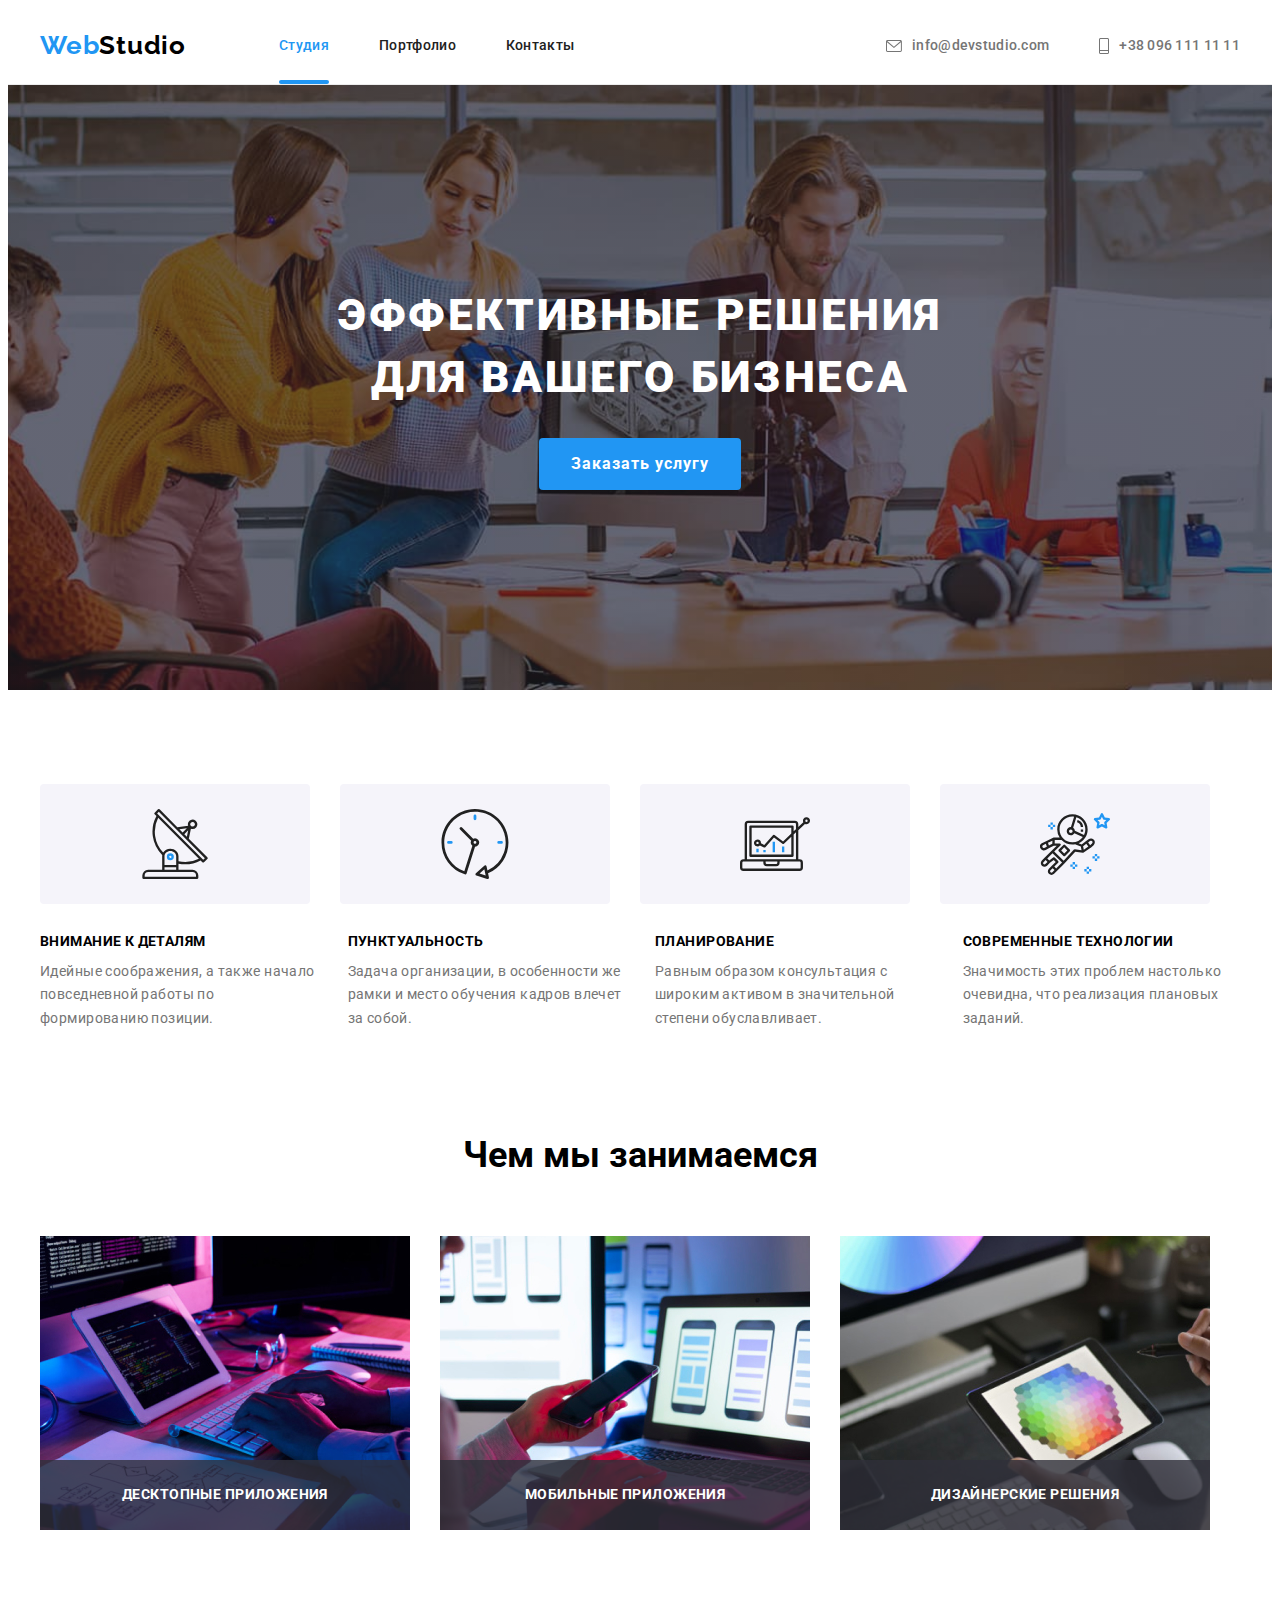
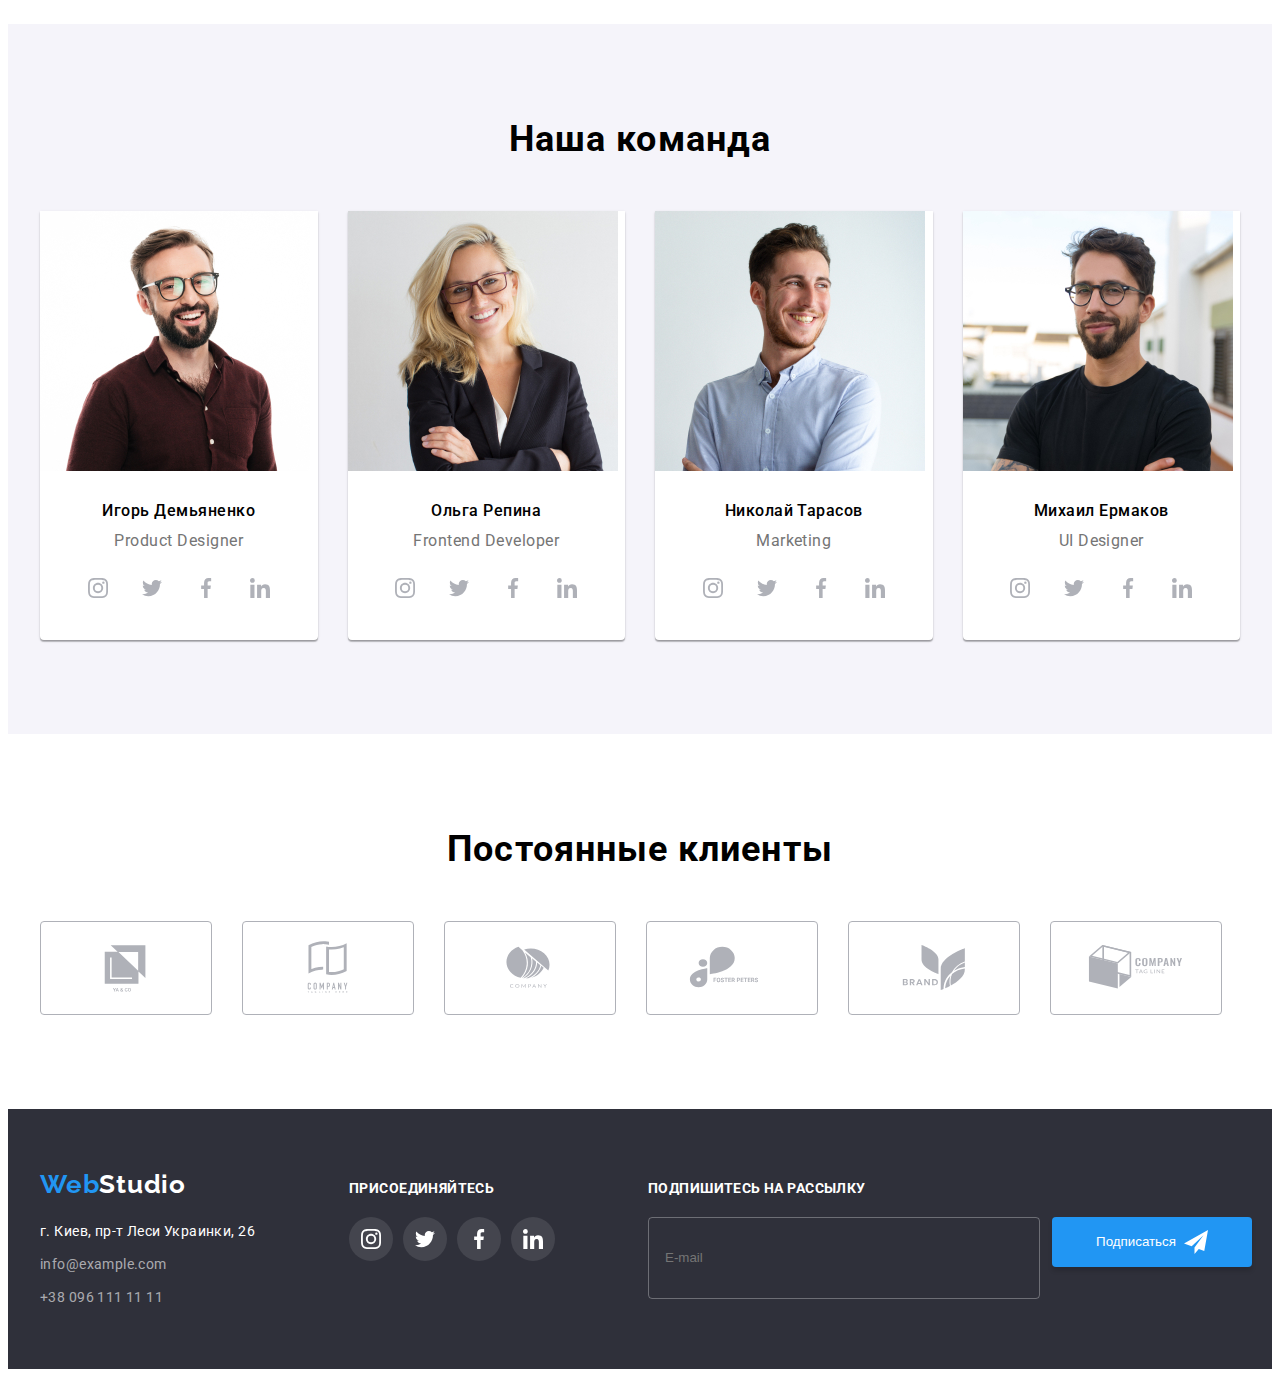
==== index.html @ 8f99c056 "HW7" ====
<!DOCTYPE html>
<html lang="ru">
  <head>
    <meta charset="UTF-8" />
    <meta http-equiv="X-UA-Compatible" content="IE=edge" />
    <meta name="viewport" content="width=device-width, initial-scale=1.0" />
    <title>Студия</title>
    <link
      href="https://fonts.googleapis.com/css2?family=Raleway:wght@700&family=Roboto:wght@400;500;700;900&display=swap"
      rel="stylesheet"
    />
    <link
      rel="stylesheet"
      href="https://cdnjs.cloudflare.com/ajax/libs/modern-normalize/1.1.0/modern-normalize.min.css"
      integrity="sha512-wpPYUAdjBVSE4KJnH1VR1HeZfpl1ub8YT/NKx4PuQ5NmX2tKuGu6U/JRp5y+Y8XG2tV+wKQpNHVUX03MfMFn9Q=="
      crossorigin="anonymous"
      referrerpolicy="no-referrer"
    />
    <link rel="stylesheet" href="./css/main.min.css" />
  </head>

  <body>
    <header class="header">
      <div class="container header-content">
        <nav class="header__nav">
          <a class="logo" href="">Web<span class="logo__text">Studio</span></a>
          <ul class="site-nav list">
            <li class="site-nav__item">
              <a class="site-nav__link site-nav__link--current" href="">Студия</a>
            </li>
            <li class="site-nav__item">
              <a class="site-nav__link" href="./portfolio.html">Портфолио</a>
            </li>
            <li class="site-nav__item"><a class="site-nav__link" href="">Контакты</a></li>
          </ul>
        </nav>
        <ul class="header-contact list">
          <li class="header-contact__item">
            <a class="header-contact__link" href="mailto:info@devstudio.com"
              ><svg width="16" height="12">
                <use href="./images/icons.svg.svg#icon-envelope"></use></svg
              >info@devstudio.com</a
            >
          </li>
          <li class="header-contact__item">
            <a class="header-contact__link" href="tel:+380961111111"
              ><svg width="10" height="16">
                <use href="./images/icons.svg.svg#icon-tel"></use></svg
              >+38 096 111 11 11</a
            >
          </li>
        </ul>
      </div>
    </header>
    <main class="main">
      <section class="hero">
        <div class="container">
          <h1 class="hero__title">ЭФФЕКТИВНЫЕ РЕШЕНИЯ ДЛЯ ВАШЕГО БИЗНЕСА</h1>
          <button class="hero__button" type="button" data-modal-open>Заказать услугу</button>
        </div>
      </section>
      <section class="section">
        <div class="container">
          <h2 class="hide">Особенности</h2>
          <ul class="peculiarity-icon list">
            <li class="peculiarity-icon__item">
              <svg width="70" height="70">
                <use href="./images/icons.svg.svg#icon-antenna"></use>
              </svg>
            </li>
            <li class="peculiarity-icon__item">
              <svg width="70" height="70">
                <use href="./images/icons.svg.svg#icon-clock"></use>
              </svg>
            </li>
            <li class="peculiarity-icon__item">
              <svg width="70" height="70">
                <use href="./images/icons.svg.svg#icon-diagram"></use>
              </svg>
            </li>
            <li class="peculiarity-icon__item">
              <svg width="70" height="70">
                <use href="./images/icons.svg.svg#icon-astronaut"></use>
              </svg>
            </li>
          </ul>

          <ul class="peculiarity list">
            <li class="peculiarity__item">
              <h3 class="peculiarity__title">ВНИМАНИЕ К ДЕТАЛЯМ</h3>
              <p class="peculiarity__text">
                Идейные соображения, а также начало повседневной работы по формированию позиции.
              </p>
            </li>
            <li class="peculiarity__item">
              <h3 class="peculiarity__title">ПУНКТУАЛЬНОСТЬ</h3>
              <p class="peculiarity__text">
                Задача организации, в особенности же рамки и место обучения кадров влечет за собой.
              </p>
            </li>
            <li class="peculiarity__item">
              <h3 class="peculiarity__title">ПЛАНИРОВАНИЕ</h3>
              <p class="peculiarity__text">
                Равным образом консультация с широким активом в значительной степени обуславливает.
              </p>
            </li>
            <li class="peculiarity__item">
              <h3 class="peculiarity__title">СОВРЕМЕННЫЕ ТЕХНОЛОГИИ</h3>
              <p class="peculiarity__text">
                Значимость этих проблем настолько очевидна, что реализация плановых заданий.
              </p>
            </li>
          </ul>
        </div>
      </section>
      <section class="work">
        <div class="container">
          <div class="our-work">
            <h2 class="our-work__title">Чем мы занимаемся</h2>
            <ul class="our-work__list list">
              <li class="our-work__item">
                <img
                  class="our-work__img"
                  src="/images/img.jpg"
                  alt="Мужчина набирает текст"
                  width="370"
                />
                <p class="our-work__text">Десктопные приложения</p>
              </li>
              <li class="our-work__item">
                <img
                  class="our-work__img"
                  src="/images/img1.jpg"
                  alt="Мужчна работает за ноутбуком и держит в руке телефон"
                  width="370"
                />
                <p class="our-work__text">Мобильные приложения</p>
              </li>
              <li class="our-work__item">
                <img
                  class="our-work__img"
                  src="/images/img2.jpg"
                  alt="Планшет с палитрой цветов"
                  width="370"
                />
                <p class="our-work__text">Дизайнерские решения</p>
              </li>
            </ul>
          </div>
        </div>
      </section>
      <section class="our-team section">
        <div class="container">
          <h2 class="our-team__title">Наша команда</h2>
          <ul class="our-team__list list">
            <li class="our-team__item">
              <img
                class="our-team__img"
                src="/images/man1.jpg"
                alt="Мужчина в очках и коричневой рубашке"
                width="270"
              />
              <h3 class="our-team__subtitle">Игорь Демьяненко</h3>
              <p class="our-team__text">Product Designer</p>
              <ul class="socials-list list">
                <li class="socials-list__item">
                  <a class="socials-list__link" href="">
                    <svg width="20" height="20">
                      <use href="./images/icons.svg.svg#icon-instagram"></use>
                    </svg>
                  </a>
                </li>
                <li class="socials-list__item">
                  <a class="socials-list__link" href="">
                    <svg width="20" height="20">
                      <use href="./images/icons.svg.svg#icon-twitter"></use>
                    </svg>
                  </a>
                </li>
                <li class="socials-list__item">
                  <a href="" class="socials-list__link">
                    <svg width="20" height="20">
                      <use href="./images/icons.svg.svg#icon-facebook"></use>
                    </svg>
                  </a>
                </li>
                <li class="socials-list__item">
                  <a href="" class="socials-list__link">
                    <svg width="20" height="20">
                      <use href="./images/icons.svg.svg#icon-linkedin"></use>
                    </svg>
                  </a>
                </li>
              </ul>
            </li>
            <li class="our-team__item">
              <img
                class="our-team__img"
                src="/images/woman.jpg"
                alt="Женщина блондинка в очках и чёрном пиджаке"
                width="270"
              />
              <h3 class="our-team__subtitle">Ольга Репина</h3>
              <p class="our-team__text">Frontend Developer</p>
              <ul class="socials-list list">
                <li class="socials-list__item">
                  <a class="socials-list__link" href="">
                    <svg width="20" height="20">
                      <use href="./images/icons.svg.svg#icon-instagram"></use>
                    </svg>
                  </a>
                </li>
                <li class="socials-list__item">
                  <a class="socials-list__link" href="">
                    <svg width="20" height="20">
                      <use href="./images/icons.svg.svg#icon-twitter"></use>
                    </svg>
                  </a>
                </li>
                <li class="socials-list__item">
                  <a class="socials-list__link" href="">
                    <svg width="20" height="20">
                      <use href="./images/icons.svg.svg#icon-facebook"></use>
                    </svg>
                  </a>
                </li>
                <li class="socials-list__item">
                  <a class="socials-list__link" href="">
                    <svg width="20" height="20">
                      <use href="./images/icons.svg.svg#icon-linkedin"></use>
                    </svg>
                  </a>
                </li>
              </ul>
            </li>
            <li class="our-team__item">
              <img
                class="our-team__img"
                src="/images/man2.jpg"
                alt="Мужчина в синей рубашке"
                width="270"
              />
              <h3 class="our-team__subtitle">Николай Тарасов</h3>
              <p class="our-team__text">Marketing</p>
              <ul class="socials-list list">
                <li class="socials-list__item">
                  <a class="socials-list__link" href="">
                    <svg width="20" height="20">
                      <use href="./images/icons.svg.svg#icon-instagram"></use>
                    </svg>
                  </a>
                </li>
                <li class="socials-list__item">
                  <a class="socials-list__link" href="">
                    <svg width="20" height="20">
                      <use href="./images/icons.svg.svg#icon-twitter"></use>
                    </svg>
                  </a>
                </li>
                <li class="socials-list__item">
                  <a class="socials-list__link" href="">
                    <svg width="20" height="20">
                      <use href="./images/icons.svg.svg#icon-facebook"></use>
                    </svg>
                  </a>
                </li>
                <li class="socials-list__item">
                  <a class="socials-list__link" href="">
                    <svg width="20" height="20">
                      <use href="./images/icons.svg.svg#icon-linkedin"></use>
                    </svg>
                  </a>
                </li>
              </ul>
            </li>
            <li class="our-team__item">
              <img
                class="our-team__img"
                src="/images/man3.jpg"
                alt="Мужчина в очках и чёрной футболке"
                width="270"
              />
              <h3 class="our-team__subtitle">Михаил Ермаков</h3>
              <p class="our-team__text">UI Designer</p>
              <ul class="socials-list list">
                <li class="socials-list__item">
                  <a class="socials-list__link" href="">
                    <svg width="20" height="20">
                      <use href="./images/icons.svg.svg#icon-instagram"></use>
                    </svg>
                  </a>
                </li>
                <li class="socials-list__item">
                  <a class="socials-list__link" href="">
                    <svg width="20" height="20">
                      <use href="./images/icons.svg.svg#icon-twitter"></use>
                    </svg>
                  </a>
                </li>
                <li class="socials-list__item">
                  <a class="socials-list__link" href="">
                    <svg width="20" height="20">
                      <use href="./images/icons.svg.svg#icon-facebook"></use>
                    </svg>
                  </a>
                </li>
                <li class="socials-list__item">
                  <a class="socials-list__link" href="">
                    <svg width="20" height="20">
                      <use href="./images/icons.svg.svg#icon-linkedin"></use>
                    </svg>
                  </a>
                </li>
              </ul>
            </li>
          </ul>
        </div>
      </section>
      <section class="section">
        <div class="container">
          <div class="clients">
            <h2 class="clients__title">Постоянные клиенты</h2>
            <ul class="clients__list list">
              <li class="client__item">
                <a class="clients__link" href="">
                  <svg width="106" height="60">
                    <use href="./images/icons.svg.svg#icon-yago"></use>
                  </svg>
                </a>
              </li>
              <li class="client__item">
                <a class="clients__link" href="">
                  <svg width="106" height="60">
                    <use href="./images/icons.svg.svg#icon-company"></use>
                  </svg>
                </a>
              </li>
              <li class="client__item">
                <a class="clients__link" href="">
                  <svg width="106" height="60">
                    <use href="./images/icons.svg.svg#icon-company2"></use>
                  </svg>
                </a>
              </li>
              <li class="client__item">
                <a class="clients__link" href="">
                  <svg width="106" height="60">
                    <use href="./images/icons.svg.svg#icon-foster"></use>
                  </svg>
                </a>
              </li>
              <li class="client__item">
                <a class="clients__link" href="">
                  <svg width="106" height="60">
                    <use href="./images/icons.svg.svg#icon-brand"></use>
                  </svg>
                </a>
              </li>
              <li class="client__item">
                <a class="clients__link" href="">
                  <svg width="106" height="60">
                    <use href="./images/icons.svg.svg#icon-tagline"></use>
                  </svg>
                </a>
              </li>
            </ul>
          </div>
        </div>
      </section>
    </main>
    <footer class="footer">
      <div class="container footer__container">
        <div class="footer-inner">
          <a class="logo logo-foot" href=""
            >Web<span class="secondary-container__text">Studio</span></a
          >
          <address class="address">
            <ul class="address-list list">
              <li class="address-list__item">
                <a
                  class="address-list__link address-list__location"
                  href="https://bit.ly/3pXMvUd"
                  target="_blank"
                  rel="noopener noreferrer"
                  >г. Киев, пр-т Леси Украинки, 26</a
                >
              </li>
              <li class="address-list__item">
                <a class="address-list__link" href="mailto:info@devstudio.com">info@example.com</a>
              </li>
              <li class="address-list__item">
                <a class="address-list__link" href="tel:+380961111111">+38 096 111 11 11</a>
              </li>
            </ul>
          </address>
        </div>
        <div class="footer-social-networks">
          <p class="footer-social-networks__title">ПРИСОЕДИНЯЙТЕСЬ</p>
          <ul class="footer-social-networks__list list">
            <li class="footer-social-networks__item">
              <a class="footer-social-networks__link" href="">
                <svg width="20" height="20">
                  <use href="./images/icons.svg.svg#icon-instagram"></use>
                </svg>
              </a>
            </li>
            <li class="footer-social-networks__item">
              <a class="footer-social-networks__link" href="">
                <svg width="20" height="20">
                  <use href="./images/icons.svg.svg#icon-twitter"></use>
                </svg>
              </a>
            </li>
            <li class="footer-social-networks__item">
              <a class="footer-social-networks__link" href="">
                <svg width="20" height="20">
                  <use href="./images/icons.svg.svg#icon-facebook"></use>
                </svg>
              </a>
            </li>
            <li class="footer-social-networks__item">
              <a class="footer-social-networks__link" href="">
                <svg width="20" height="20">
                  <use href="./images/icons.svg.svg#icon-linkedin"></use>
                </svg>
              </a>
            </li>
          </ul>
        </div>
        <form class="form-footer">
          <p class="form-footer__title">Подпишитесь на рассылку</p>
          <div class="form-container">
            <label class="form-label">
              <input class="form-label__input" type="email" name="email" placeholder="E-mail" />
            </label>
            <button class="footer-button" type="submit">
              Подписаться
              <svg class="footer-button__icon" width="24" height="24">
                <use href="./images/icons.svg.svg#icon-send"></use>
              </svg>
            </button>
          </div>
        </form>
      </div>
    </footer>
    <!-- modal window -->
    <div class="backdrop is-hidden" data-modal>
      <div class="modal-window">
        <button class="modal-window__button" type="button" data-modal-close>
          <svg width="11" height="11">
            <use href="./images/icons.svg.svg#icon-vector   "></use>
          </svg>
        </button>

        <form class="form-hero">
          <p class="form-hero__text">Оставьте свои данные, мы вам перезвоним</p>
          <div class="form-filed">
            <label class="form-filed__label" for="name">Имя</label>
            <div class="form-filed__container">
              <input class="form-filed__input" type="text" name="name" id="name" />
              <svg class="form-filed__icon" width="18" height="18">
                <use href="./images/icons.svg.svg#icon-name"></use>
              </svg>
            </div>
          </div>
          <div class="form-filed">
            <label class="form-filed__label" for="tel">Телефон</label>
            <div class="form-filed__container">
              <input class="form-filed__input" type="tel" name="tel" id="tel" />
              <svg class="form-filed__icon" width="18" height="18">
                <use href="./images/icons.svg.svg#icon-phone"></use>
              </svg>
            </div>
          </div>
          <div class="form-filed">
            <label class="form-filed__label" for="email">Почта</label>
            <div class="form-filed__container">
              <input class="form-filed__input" type="email" name="email" id="email" />
              <svg class="form-filed__icon" width="18" height="18">
                <use href="./images/icons.svg.svg#icon-email"></use>
              </svg>
            </div>
          </div>
          <div class="textarea">
            <label class="textarea__label form-filed__label" for="textarea">Комментарий</label
            ><textarea
              class="textarea__window"
              name="textarea"
              rows="10"
              id="textarea"
              placeholder="Введите текст"
            ></textarea>
          </div>
          <div class="form-checkbox">
            <label class="form-checkbox__label">
              <input class="form-checkbox__input" type="checkbox" />
              <span class="form-checkbox__frame"></span>
              <svg class="form-checkbox__icon" width="16" height="15">
                <use href="./images/icons.svg.svg#icon-check"></use>
              </svg>
              Соглашаюсь с рассылкой и принимаю
              <a class="form-checkbox__link" href="">Условия договора</a>
            </label>
          </div>
          <button class="form-hero__button" type="submit">Отправить</button>
        </form>
      </div>
    </div>
    <script src="./js/modal.js"></script>
  </body>
</html>
---- css/main.min.css ----
body{background-color:var(--primay-bg-color);color:var(--title-text-color);font-family:Roboto,sans-serif}.list{list-style:none}ul,h1,h2,h3,p{margin:0;padding:0}img{display:block;max-width:100%;height:auto}.hide{position:absolute;width:1px;height:1px;margin:-1px;border:0;padding:0;white-space:nowrap;-webkit-clip-path:inset(100%);clip-path:inset(100%);clip:rect(0 0 0 0);overflow:hidden}.section{padding-bottom:94px;padding-top:94px}.container{width:1200px;margin-left:auto;margin-right:auto;padding-left:15px;padding-right:15px}.header{border-bottom:1px solid #ececec}.header-content{display:-webkit-box;display:-ms-flexbox;display:flex;-webkit-box-align:center;-ms-flex-align:center;align-items:center}.header__nav{display:-webkit-box;display:-ms-flexbox;display:flex;-webkit-box-align:center;-ms-flex-align:center;align-items:center}.logo{color:#2196f3;text-decoration:none;letter-spacing:.03em;font-weight:700;font-size:26px;line-height:1.2;font-family:"Raleway";margin-right:93px}.logo__text{color:#000;letter-spacing:.03em}.site-nav{display:-webkit-box;display:-ms-flexbox;display:flex;gap:50px}.site-nav__item{letter-spacing:.02em}.site-nav__link{display:block;padding-top:30px;padding-bottom:30px}.site-nav__link.site-nav__link--current{color:#2196f3}.site-nav__link--current{position:relative}.site-nav__link--current::after{content:"";position:absolute;width:100%;height:4px;background-color:#2196f3;border-radius:2px;bottom:0;right:0;-webkit-animation:animation-current 250ms cubic-bezier(0.4, 0, 0.2, 1);animation:animation-current 250ms cubic-bezier(0.4, 0, 0.2, 1);color:#2196f3}@-webkit-keyframes animation-current{0%{-webkit-transform:scaleX(1);transform:scaleX(1)}50%{-webkit-transform:scaleX(0);transform:scaleX(0)}100%{-webkit-transform:scaleX(1);transform:scaleX(1)}}@keyframes animation-current{0%{-webkit-transform:scaleX(1);transform:scaleX(1)}50%{-webkit-transform:scaleX(0);transform:scaleX(0)}100%{-webkit-transform:scaleX(1);transform:scaleX(1)}}.site-nav__link{color:#212121;font-weight:500;font-size:14px;line-height:1.1;text-decoration:none;-webkit-transition:color 250ms cubic-bezier(0.4, 0, 0.2, 1);transition:color 250ms cubic-bezier(0.4, 0, 0.2, 1)}.site-nav__link:hover,.site-nav__link:focus{color:#2196f3;-webkit-transition:color 250ms cubic-bezier(0.4, 0, 0.2, 1);transition:color 250ms cubic-bezier(0.4, 0, 0.2, 1)}.header-contact{display:-webkit-box;display:-ms-flexbox;display:flex;margin-left:auto;gap:50px}.header-contact__link{padding-top:30px;padding-bottom:30px;color:#757575;font-weight:500;font-size:14px;line-height:1.1;text-decoration:none;letter-spacing:.02em;display:-webkit-box;display:-ms-flexbox;display:flex;-webkit-box-align:center;-ms-flex-align:center;align-items:center;fill:currentColor;gap:10px;-webkit-transition:color 250ms cubic-bezier(0.4, 0, 0.2, 1);transition:color 250ms cubic-bezier(0.4, 0, 0.2, 1)}.header-contact__link:hover,.header-contact__link:focus{color:#2196f3}.hero{background-color:#2f303a;text-align:center;padding-top:200px;padding-bottom:200px;margin-left:auto;margin-right:auto;max-width:1600px;background-image:-webkit-gradient(linear, left top, right top, from(rgba(47, 48, 58, 0.4)), to(rgba(47, 48, 58, 0.4))),url(../images/background.jpg);background-image:linear-gradient(to right, rgba(47, 48, 58, 0.4), rgba(47, 48, 58, 0.4)),url(../images/background.jpg);background-repeat:no-repeat;background-size:cover;background-position:center}.hero__title{width:696px;margin-left:auto;margin-right:auto;margin-bottom:30px;color:#fff;font-weight:900;font-size:44px;line-height:1.4;letter-spacing:.06em}.hero__button{padding:10px 32px 10px 32px;color:#fff;background-color:#2196f3;font-family:inherit;font-weight:700;font-size:16px;line-height:2;cursor:pointer;border:0;border-radius:4px;letter-spacing:.06em;-webkit-transition:background-color 250ms cubic-bezier(0.4, 0, 0.2, 1);transition:background-color 250ms cubic-bezier(0.4, 0, 0.2, 1)}.hero__button:hover,.hero__button:focus{background-color:#188ce8;-webkit-transition:background-color 250ms cubic-bezier(0.4, 0, 0.2, 1);transition:background-color 250ms cubic-bezier(0.4, 0, 0.2, 1);opacity:1}.peculiarity-icon{display:-webkit-box;display:-ms-flexbox;display:flex;gap:30px}.peculiarity-icon__item{display:-webkit-box;display:-ms-flexbox;display:flex;width:270px;height:120px;background-color:#f5f4fa;-webkit-box-pack:center;-ms-flex-pack:center;justify-content:center;-webkit-box-align:center;-ms-flex-align:center;align-items:center;border-radius:4px;margin-bottom:30px}.peculiarity{display:-webkit-box;display:-ms-flexbox;display:flex;-webkit-box-align:center;-ms-flex-align:center;align-items:center;gap:30px}.peculiarity__item{width:calc((100% - 90px)/4)}.peculiarity__title{margin-bottom:10px;font-weight:700;font-size:14px;line-height:1.1;letter-spacing:.03em}.peculiarity__text{color:#757575;font-size:14px;line-height:1.7;letter-spacing:.03em}.work{padding-bottom:94px}.our-work__title{margin-bottom:50px;font-weight:700;font-size:36px;line-height:1.7;text-align:center}.our-work__list{display:-webkit-box;display:-ms-flexbox;display:flex;gap:30px}.our-work__item{position:relative}.our-work__text{display:-webkit-box;display:-ms-flexbox;display:flex;-webkit-box-pack:center;-ms-flex-pack:center;justify-content:center;-webkit-box-align:center;-ms-flex-align:center;align-items:center;position:absolute;bottom:0;font-weight:700;font-size:14px;line-height:1.14;letter-spacing:.03em;text-transform:uppercase;color:#fff;background-color:rgba(47,48,58,.8);width:100%;height:70px}.our-team{background-color:#f5f4fa}.our-team__title{margin-bottom:50px;font-weight:700;font-size:36px;line-height:1.2;text-align:center;letter-spacing:.03em}.our-team__list{display:-webkit-box;display:-ms-flexbox;display:flex;gap:30px}.our-team__item{background-color:#fff;text-align:center;-webkit-box-shadow:0px 1px 3px rgba(0,0,0,.12),0px 1px 1px rgba(0,0,0,.14),0px 2px 1px rgba(0,0,0,.2);box-shadow:0px 1px 3px rgba(0,0,0,.12),0px 1px 1px rgba(0,0,0,.14),0px 2px 1px rgba(0,0,0,.2);border-radius:0px 0px 4px 4px;width:calc((100% - 90px)/4)}.our-team__subtitle{padding-top:30px;margin-bottom:10px;font-weight:500;font-size:16px;line-height:1.2;letter-spacing:.03em}.our-team__text{color:#757575;font-size:16px;line-height:1.2;letter-spacing:.03em;margin-bottom:16px}.socials-list{display:-webkit-box;display:-ms-flexbox;display:flex;-webkit-box-pack:center;-ms-flex-pack:center;justify-content:center;padding-bottom:30px;gap:10px}.socials-list__link{width:44px;height:44px;border-radius:50%;display:-webkit-box;display:-ms-flexbox;display:flex;-webkit-box-pack:center;-ms-flex-pack:center;justify-content:center;-webkit-box-align:center;-ms-flex-align:center;align-items:center;border-radius:50%;fill:#afb1b8;-webkit-transition:background-color 250ms cubic-bezier(0.4, 0, 0.2, 1),fill 250ms cubic-bezier(0.4, 0, 0.2, 1);transition:background-color 250ms cubic-bezier(0.4, 0, 0.2, 1),fill 250ms cubic-bezier(0.4, 0, 0.2, 1)}.socials-list__link:hover,.socials-list__link:focus{background-color:#2196f3;fill:#fff}.clients__title{margin-bottom:50px;font-weight:700;font-size:36px;line-height:1.2;text-align:center;letter-spacing:.03em}.clients__list{display:-webkit-box;display:-ms-flexbox;display:flex;gap:30px}.client__item{border-radius:4px}.clients__link{display:-webkit-box;display:-ms-flexbox;display:flex;-webkit-box-pack:center;-ms-flex-pack:center;justify-content:center;-webkit-box-align:center;-ms-flex-align:center;align-items:center;border:1px solid #afb1b8;border-radius:4px;fill:#afb1b8;width:170px;height:92px;-webkit-transition:border-color 250ms cubic-bezier(0.4, 0, 0.2, 1),fill 250ms cubic-bezier(0.4, 0, 0.2, 1);transition:border-color 250ms cubic-bezier(0.4, 0, 0.2, 1),fill 250ms cubic-bezier(0.4, 0, 0.2, 1)}.clients__link:hover,.clients__link:focus{fill:#2196f3;border-color:#2196f3}.footer{padding-top:60px;padding-bottom:60px;background-color:#2f303a;max-width:1600px;margin-left:auto;margin-right:auto}.footer__container{display:-webkit-box;display:-ms-flexbox;display:flex;gap:70px}.logo-foot{display:inline-block;margin-bottom:20px;letter-spacing:.03em}.secondary-container__text{color:#fff}.address-list__item{margin-bottom:9px}.address-list__item:last-child{margin-bottom:0}.address-list__link{color:rgba(255,255,255,.6);font-style:normal;font-size:14px;line-height:1.7;text-decoration:none;letter-spacing:.03em;-webkit-transition:color 250ms cubic-bezier(0.4, 0, 0.2, 1);transition:color 250ms cubic-bezier(0.4, 0, 0.2, 1)}.address-list__link:hover,.address-list__link:focus{color:#2196f3}.address-list__location{color:#fff}.footer-social-networks__title{color:#fff;font-weight:700;font-size:14px;line-height:1.14;letter-spacing:.03em;margin-bottom:20px;padding-top:12px}.footer-social-networks__list{display:-webkit-box;display:-ms-flexbox;display:flex;gap:10px}.footer-social-networks__link{width:44px;height:44px;display:-webkit-box;display:-ms-flexbox;display:flex;-webkit-box-pack:center;-ms-flex-pack:center;justify-content:center;-webkit-box-align:center;-ms-flex-align:center;align-items:center;border-radius:50%;fill:#fff;background-color:rgba(255,255,255,.1);-webkit-transition:background-color 250ms cubic-bezier(0.4, 0, 0.2, 1);transition:background-color 250ms cubic-bezier(0.4, 0, 0.2, 1)}.footer-social-networks__link:hover,.footer-social-networks__link:focus{background-color:#2196f3}.form-footer{margin-left:23px;padding-top:12px}.form-footer__title{font-weight:700;font-size:14px;line-height:1.14;letter-spacing:.03em;text-transform:uppercase;color:#fff;margin-bottom:20px}.form-container{display:-webkit-box;display:-ms-flexbox;display:flex;gap:12px}.form-label__input{outline:none;border:none;display:inline-block;width:358px;height:50px;background-color:inherit;border:1px solid rgba(255,255,255,.3);border-radius:4px;padding:15px 16px;-webkit-transition:border-color 250ms cubic-bezier(0.4, 0, 0.2, 1);transition:border-color 250ms cubic-bezier(0.4, 0, 0.2, 1);cursor:pointer;color:#fff}.form-label__input:focus{border-color:#188ce8}.footer-button{width:200px;height:50px;background-color:#2196f3;-webkit-box-shadow:0px 4px 4px rgba(0,0,0,.15);box-shadow:0px 4px 4px rgba(0,0,0,.15);border-radius:4px;border:0;color:#fff;display:-webkit-box;display:-ms-flexbox;display:flex;-webkit-box-align:center;-ms-flex-align:center;align-items:center;-webkit-box-pack:center;-ms-flex-pack:center;justify-content:center;gap:8px;cursor:pointer;-webkit-transition:background-color 250ms cubic-bezier(0.4, 0, 0.2, 1);transition:background-color 250ms cubic-bezier(0.4, 0, 0.2, 1)}.footer-button:hover,.footer-button:focus{background-color:#188ce8}.backdrop{position:fixed;top:0;left:0;opacity:1;background-color:rgba(0,0,0,.2);width:100%;height:100%;-webkit-transition:opacity 250ms cubic-bezier(0.4, 0, 0.2, 1),background-color 250ms cubic-bezier(0.4, 0, 0.2, 1);transition:opacity 250ms cubic-bezier(0.4, 0, 0.2, 1),background-color 250ms cubic-bezier(0.4, 0, 0.2, 1)}.backdrop.is-hidden{opacity:0;pointer-events:none}.backdrop.is-hidden .modal-window{-webkit-transform:translate(-50%, -50%) scale(0);transform:translate(-50%, -50%) scale(0)}.modal-window{position:absolute;width:528px;height:581px;padding:40px;top:50%;left:50%;-webkit-transform:translate(-50%, -50%) scale(1);transform:translate(-50%, -50%) scale(1);-webkit-transition:-webkit-transform 250ms cubic-bezier(0.4, 0, 0.2, 1);transition:-webkit-transform 250ms cubic-bezier(0.4, 0, 0.2, 1);transition:transform 250ms cubic-bezier(0.4, 0, 0.2, 1);transition:transform 250ms cubic-bezier(0.4, 0, 0.2, 1), -webkit-transform 250ms cubic-bezier(0.4, 0, 0.2, 1);background-color:#fff;-webkit-box-shadow:0px 1px 3px rgba(0,0,0,.12),0px 1px 1px rgba(0,0,0,.14),0px 2px 1px rgba(0,0,0,.2);box-shadow:0px 1px 3px rgba(0,0,0,.12),0px 1px 1px rgba(0,0,0,.14),0px 2px 1px rgba(0,0,0,.2);border-radius:4px}.modal-window__button{position:absolute;right:8px;top:8px;border-radius:60%;background-color:#fff;border-color:rgba(0,0,0,.1);cursor:pointer;-webkit-transition:fill 250ms cubic-bezier(0.4, 0, 0.2, 1);transition:fill 250ms cubic-bezier(0.4, 0, 0.2, 1)}.modal-window__button:hover{fill:#188ce8;-webkit-transition:fill 250ms cubic-bezier(0.4, 0, 0.2, 1);transition:fill 250ms cubic-bezier(0.4, 0, 0.2, 1)}.form-hero{margin-left:auto;margin-right:auto;border:0}.form-hero__text{font-weight:700;font-size:20px;line-height:1.15;text-align:center;letter-spacing:.03em;margin-bottom:12px}.form-filed{display:-webkit-box;display:-ms-flexbox;display:flex;-webkit-box-orient:vertical;-webkit-box-direction:normal;-ms-flex-direction:column;flex-direction:column;margin-bottom:10px;gap:4px}.form-filed__label{font-weight:400;font-size:12px;line-height:1.16;letter-spacing:.01em;color:#757575}.form-filed__container{position:relative}.form-filed__input{border:none;outline:none;height:40px;border:1px solid rgba(33,33,33,.2);border-radius:4px;padding:0px 12px 0px 42px;width:100%;-webkit-transition:border-color 250ms cubic-bezier(0.4, 0, 0.2, 1);transition:border-color 250ms cubic-bezier(0.4, 0, 0.2, 1);cursor:pointer}.form-filed__input:focus{border-color:#2196f3}.form-filed__input:focus~.form-filed__icon{fill:#2196f3}.form-filed__icon{position:absolute;display:inline-block;top:50%;left:12px;-webkit-transform:translateY(-50%);transform:translateY(-50%);-webkit-transition:fill 250ms cubic-bezier(0.4, 0, 0.2, 1);transition:fill 250ms cubic-bezier(0.4, 0, 0.2, 1)}.textarea{display:-webkit-box;display:-ms-flexbox;display:flex;-webkit-box-orient:vertical;-webkit-box-direction:normal;-ms-flex-direction:column;flex-direction:column;margin-bottom:20px;gap:4px}.textarea__window{outline:none;height:120px;resize:none;border:1px solid rgba(33,33,33,.2);border-radius:4px;padding:16px 12px;-webkit-transition:border-color 250ms cubic-bezier(0.4, 0, 0.2, 1);transition:border-color 250ms cubic-bezier(0.4, 0, 0.2, 1)}.textarea__window:focus{border-color:#2196f3}.textarea__window::-webkit-input-placeholder{font-weight:400;font-size:14px;line-height:1.14;letter-spacing:.01em;color:rgba(117,117,117,.5)}.textarea__window::-moz-placeholder{font-weight:400;font-size:14px;line-height:1.14;letter-spacing:.01em;color:rgba(117,117,117,.5)}.textarea__window:-ms-input-placeholder{font-weight:400;font-size:14px;line-height:1.14;letter-spacing:.01em;color:rgba(117,117,117,.5)}.textarea__window::-ms-input-placeholder{font-weight:400;font-size:14px;line-height:1.14;letter-spacing:.01em;color:rgba(117,117,117,.5)}.textarea__window::placeholder{font-weight:400;font-size:14px;line-height:1.14;letter-spacing:.01em;color:rgba(117,117,117,.5)}.form-checkbox__label{font-weight:400;font-size:14px;line-height:1.71;letter-spacing:.03em;cursor:pointer}.form-checkbox__input{position:absolute;width:1px;height:1px;margin:-1px;border:0;padding:0;white-space:nowrap;-webkit-clip-path:inset(100%);clip-path:inset(100%);clip:rect(0 0 0 0);overflow:hidden}.form-checkbox__input:checked~.form-checkbox__icon{opacity:1}.form-checkbox__input:checked+.form-checkbox__frame,.form-checkbox__input:focus+.form-checkbox__frame{border-color:#2196f3}.form-checkbox{margin-bottom:30px;display:-webkit-box;display:-ms-flexbox;display:flex;-webkit-box-pack:center;-ms-flex-pack:center;justify-content:center;-webkit-box-align:center;-ms-flex-align:center;align-items:center;position:relative;left:13px;cursor:pointer}.form-checkbox__icon{position:absolute;opacity:0;left:0;top:50%;-webkit-transform:translateY(-50%);transform:translateY(-50%);-webkit-transition:opacity 250ms cubic-bezier(0.4, 0, 0.2, 1);transition:opacity 250ms cubic-bezier(0.4, 0, 0.2, 1);fill:#2196f3}.form-checkbox__frame{width:16px;height:15px;border:2px solid #212121;border-radius:2px;position:absolute;left:0;top:50%;-webkit-transform:translateY(-50%);transform:translateY(-50%);-webkit-transition:border-color 250ms cubic-bezier(0.4, 0, 0.2, 1);transition:border-color 250ms cubic-bezier(0.4, 0, 0.2, 1)}.form-checkbox__link{color:#2196f3;text-decoration:none;position:relative}.form-checkbox__link::before{position:absolute;content:"";bottom:0;left:0;width:100%;height:1px;background-color:#2196f3}.form-hero__button{display:block;width:200px;height:50px;padding:10px 55px 10px 56px;background-color:#2196f3;color:#fff;border:0;cursor:pointer;letter-spacing:.06em;-webkit-box-shadow:0px 4px 4px rgba(0,0,0,.15);box-shadow:0px 4px 4px rgba(0,0,0,.15);border-radius:4px;margin-left:auto;margin-right:auto;-webkit-transition:background-color 250ms cubic-bezier(0.4, 0, 0.2, 1);transition:background-color 250ms cubic-bezier(0.4, 0, 0.2, 1)}.form-hero__button:hover{background-color:#188ce8}.filtr-list{display:-webkit-box;display:-ms-flexbox;display:flex;-webkit-box-pack:center;-ms-flex-pack:center;justify-content:center;margin-bottom:50px;gap:8px}.filtr-list__button{padding:6px 22px 6px 22px;background:#f5f4fa;font-weight:500;font-size:16px;line-height:1.6;letter-spacing:.03em;border-radius:4px;border:0;cursor:pointer;font-family:inherit;-webkit-transition:background-color 250ms cubic-bezier(0.4, 0, 0.2, 1),color 250ms cubic-bezier(0.4, 0, 0.2, 1),-webkit-box-shadow 250ms cubic-bezier(0.4, 0, 0.2, 1);transition:background-color 250ms cubic-bezier(0.4, 0, 0.2, 1),color 250ms cubic-bezier(0.4, 0, 0.2, 1),-webkit-box-shadow 250ms cubic-bezier(0.4, 0, 0.2, 1);transition:background-color 250ms cubic-bezier(0.4, 0, 0.2, 1),color 250ms cubic-bezier(0.4, 0, 0.2, 1),box-shadow 250ms cubic-bezier(0.4, 0, 0.2, 1);transition:background-color 250ms cubic-bezier(0.4, 0, 0.2, 1),color 250ms cubic-bezier(0.4, 0, 0.2, 1),box-shadow 250ms cubic-bezier(0.4, 0, 0.2, 1),-webkit-box-shadow 250ms cubic-bezier(0.4, 0, 0.2, 1)}.filtr-list__button:hover,.filtr-list__button:focus{background-color:#2196f3;color:#fff;-webkit-box-shadow:0px 3px 1px rgba(0,0,0,.1),0px 1px 2px rgba(0,0,0,.08),0px 2px 2px rgba(0,0,0,.12);box-shadow:0px 3px 1px rgba(0,0,0,.1),0px 1px 2px rgba(0,0,0,.08),0px 2px 2px rgba(0,0,0,.12)}.project{display:-webkit-box;display:-ms-flexbox;display:flex;-ms-flex-wrap:wrap;flex-wrap:wrap;gap:30px}.project__item{width:calc((100% - 60px)/3)}.project-link__aside-text{font-weight:400;font-size:18px;line-height:1.55;letter-spacing:.03em;color:#fff;background-color:rgba(33,150,243,.9);padding:63px 24px;height:294px;width:100%;position:absolute;top:0;opacity:0;-webkit-transform:translate(0, 100%);transform:translate(0, 100%);-webkit-transition:opacity 250ms cubic-bezier(0.4, 0, 0.2, 1),-webkit-transform 250ms cubic-bezier(0.4, 0, 0.2, 1);transition:opacity 250ms cubic-bezier(0.4, 0, 0.2, 1),-webkit-transform 250ms cubic-bezier(0.4, 0, 0.2, 1);transition:transform 250ms cubic-bezier(0.4, 0, 0.2, 1),opacity 250ms cubic-bezier(0.4, 0, 0.2, 1);transition:transform 250ms cubic-bezier(0.4, 0, 0.2, 1),opacity 250ms cubic-bezier(0.4, 0, 0.2, 1),-webkit-transform 250ms cubic-bezier(0.4, 0, 0.2, 1)}.project-link__inner{overflow:hidden;position:relative}.project-link{text-decoration:none;display:block;-webkit-transition:-webkit-box-shadow 250ms cubic-bezier(0.4, 0, 0.2, 1);transition:-webkit-box-shadow 250ms cubic-bezier(0.4, 0, 0.2, 1);transition:box-shadow 250ms cubic-bezier(0.4, 0, 0.2, 1);transition:box-shadow 250ms cubic-bezier(0.4, 0, 0.2, 1), -webkit-box-shadow 250ms cubic-bezier(0.4, 0, 0.2, 1)}.project-link:hover,.project-link:focus{-webkit-box-shadow:0px 1px 1px rgba(0,0,0,.12),0px 4px 4px rgba(0,0,0,.06),1px 4px 6px rgba(0,0,0,.16);box-shadow:0px 1px 1px rgba(0,0,0,.12),0px 4px 4px rgba(0,0,0,.06),1px 4px 6px rgba(0,0,0,.16)}.project-link:hover .project-link__aside-text,.project-link:focus .project-link__aside-text{opacity:1;bottom:100%;-webkit-transform:translate(0, 0);transform:translate(0, 0)}.project-link__title{color:#212121;margin-bottom:4px;font-weight:700;font-size:18px;line-height:2;letter-spacing:.06em}.project-link__inner-text{padding:20px 24px 20px 24px;border:1px solid #eee;border-top:0}.project-link__text{color:#757575;font-size:16px;line-height:1.9;letter-spacing:.03em}/*# sourceMappingURL=main.min.css.map */
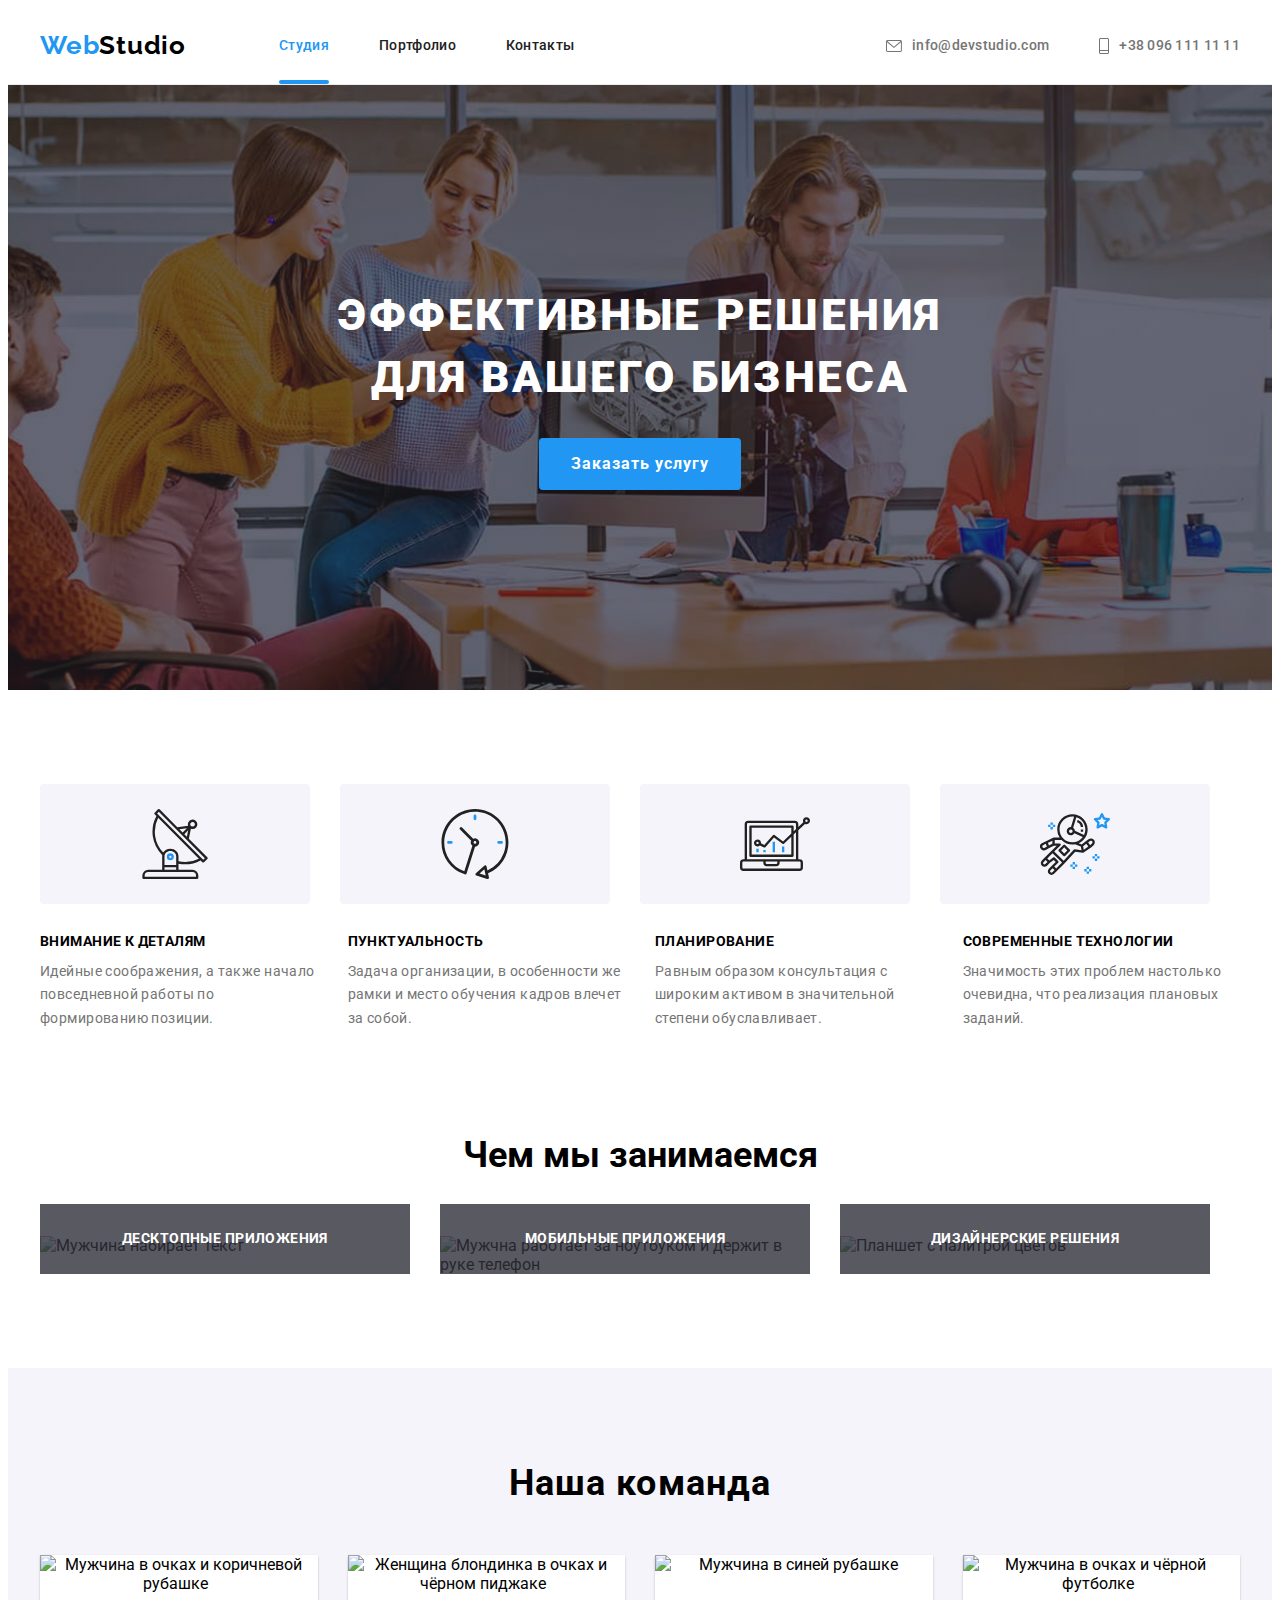
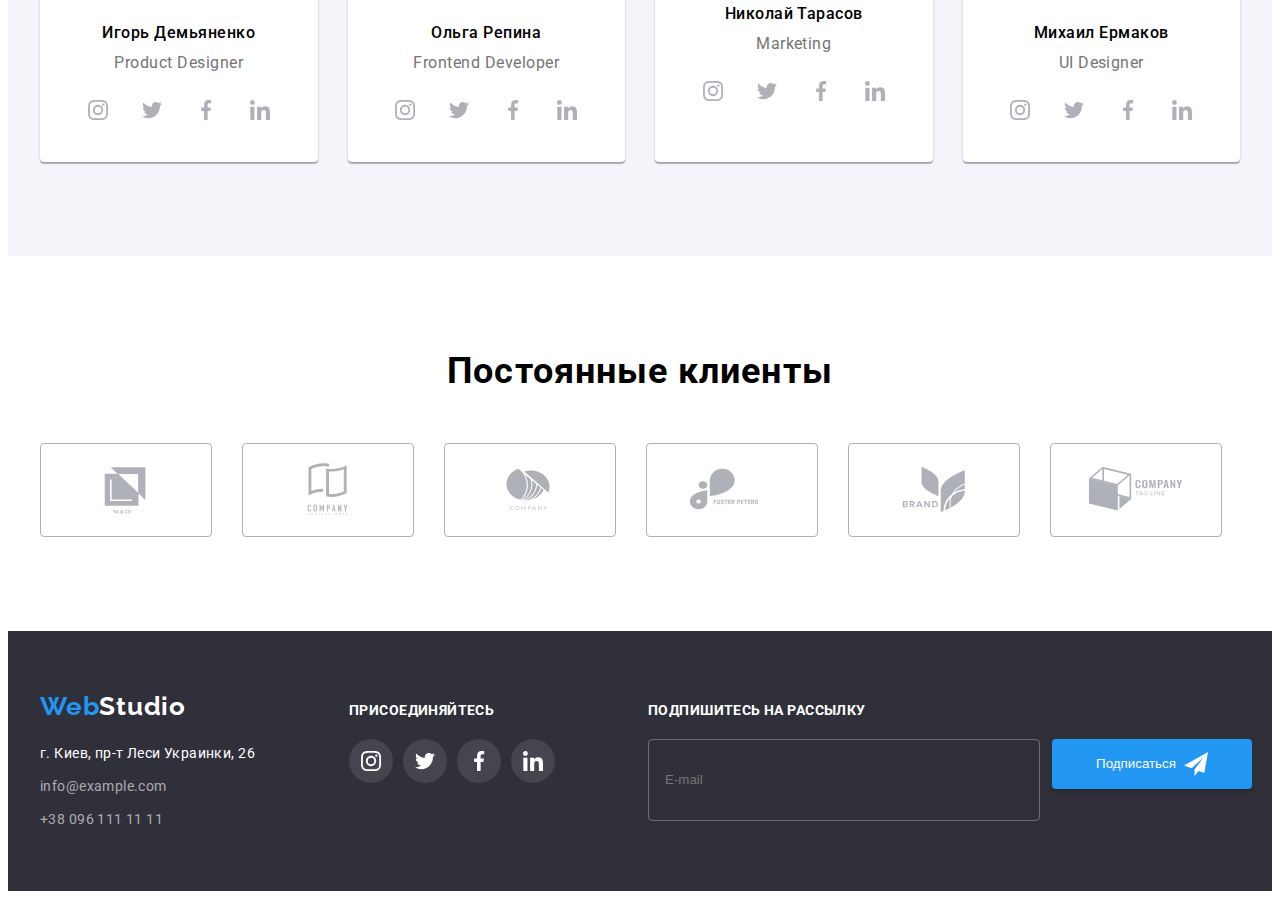
==== commit 12b05a6b: "Update index.html" ====
--- a/index.html
+++ b/index.html
@@ -121,7 +121,7 @@
               <li class="our-work__item">
                 <img
                   class="our-work__img"
-                  src="/images/img.jpg"
+                  src="../goit-markup-hw-07/images/img.jpg"
                   alt="Мужчина набирает текст"
                   width="370"
                 />
@@ -130,7 +130,7 @@
               <li class="our-work__item">
                 <img
                   class="our-work__img"
-                  src="/images/img1.jpg"
+                  src="../goit-markup-hw-07/images/img1.jpg"
                   alt="Мужчна работает за ноутбуком и держит в руке телефон"
                   width="370"
                 />
@@ -139,7 +139,7 @@
               <li class="our-work__item">
                 <img
                   class="our-work__img"
-                  src="/images/img2.jpg"
+                  src="../goit-markup-hw-07/images/img2.jpg"
                   alt="Планшет с палитрой цветов"
                   width="370"
                 />
@@ -156,7 +156,7 @@
             <li class="our-team__item">
               <img
                 class="our-team__img"
-                src="/images/man1.jpg"
+                src="../goit-markup-hw-07/images/man1.jpg"
                 alt="Мужчина в очках и коричневой рубашке"
                 width="270"
               />
@@ -196,7 +196,7 @@
             <li class="our-team__item">
               <img
                 class="our-team__img"
-                src="/images/woman.jpg"
+                src="../goit-markup-hw-07/images/woman.jpg"
                 alt="Женщина блондинка в очках и чёрном пиджаке"
                 width="270"
               />
@@ -236,7 +236,7 @@
             <li class="our-team__item">
               <img
                 class="our-team__img"
-                src="/images/man2.jpg"
+                src="../goit-markup-hw-07/images/man2.jpg"
                 alt="Мужчина в синей рубашке"
                 width="270"
               />
@@ -276,7 +276,7 @@
             <li class="our-team__item">
               <img
                 class="our-team__img"
-                src="/images/man3.jpg"
+                src="../goit-markup-hw-07/images/man3.jpg"
                 alt="Мужчина в очках и чёрной футболке"
                 width="270"
               />
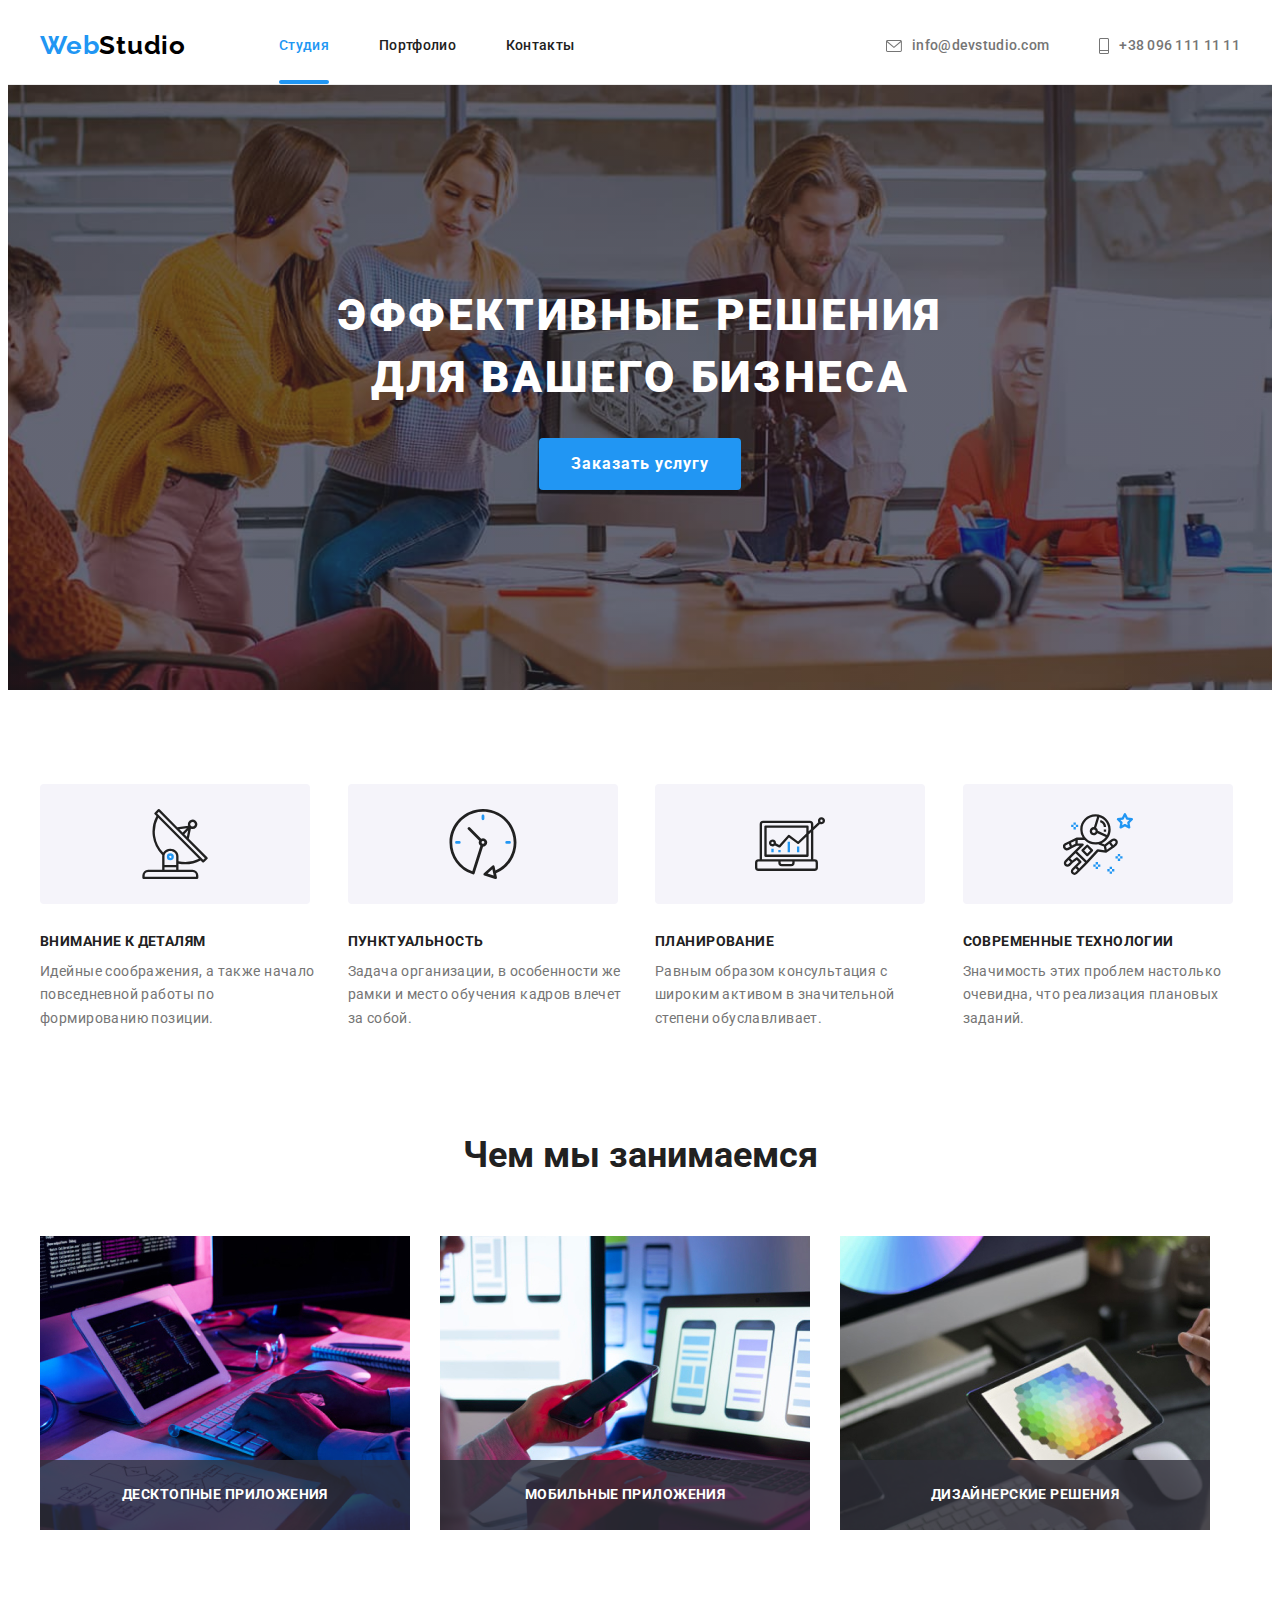
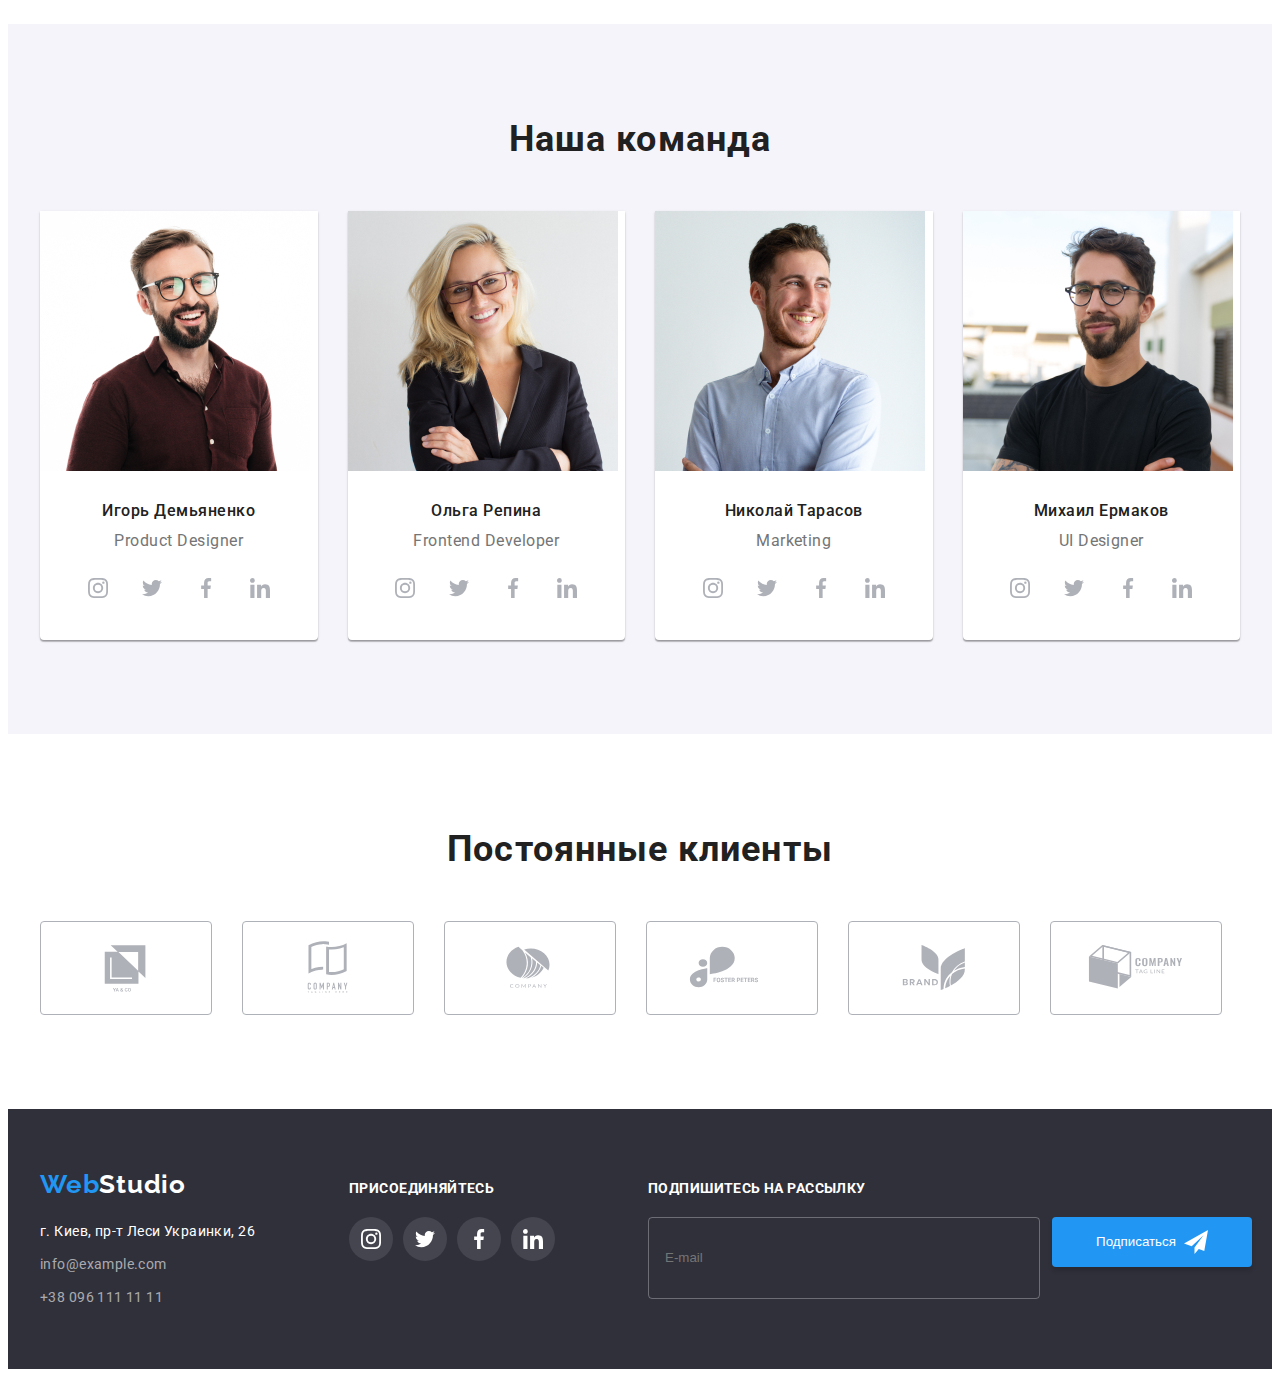
==== commit 8ccfa42f: "edits" ====
--- a/index.html
+++ b/index.html
@@ -62,49 +62,54 @@
       <section class="section">
         <div class="container">
           <h2 class="hide">Особенности</h2>
-          <ul class="peculiarity-icon list">
-            <li class="peculiarity-icon__item">
-              <svg width="70" height="70">
-                <use href="./images/icons.svg.svg#icon-antenna"></use>
-              </svg>
-            </li>
-            <li class="peculiarity-icon__item">
-              <svg width="70" height="70">
-                <use href="./images/icons.svg.svg#icon-clock"></use>
-              </svg>
-            </li>
-            <li class="peculiarity-icon__item">
-              <svg width="70" height="70">
-                <use href="./images/icons.svg.svg#icon-diagram"></use>
-              </svg>
-            </li>
-            <li class="peculiarity-icon__item">
-              <svg width="70" height="70">
-                <use href="./images/icons.svg.svg#icon-astronaut"></use>
-              </svg>
-            </li>
-          </ul>
-
           <ul class="peculiarity list">
             <li class="peculiarity__item">
+              <div class="peculiarity__icon-inner">
+                <div class="peculiarity__icon">
+                  <svg width="70" height="70">
+                    <use href="./images/icons.svg.svg#icon-antenna"></use>
+                  </svg>
+                </div>
+              </div>
               <h3 class="peculiarity__title">ВНИМАНИЕ К ДЕТАЛЯМ</h3>
               <p class="peculiarity__text">
                 Идейные соображения, а также начало повседневной работы по формированию позиции.
               </p>
             </li>
             <li class="peculiarity__item">
+              <div class="peculiarity__icon-inner">
+                <div class="peculiarity__icon">
+                  <svg width="70" height="70">
+                    <use href="./images/icons.svg.svg#icon-clock"></use>
+                  </svg>
+                </div>
+              </div>
               <h3 class="peculiarity__title">ПУНКТУАЛЬНОСТЬ</h3>
               <p class="peculiarity__text">
                 Задача организации, в особенности же рамки и место обучения кадров влечет за собой.
               </p>
             </li>
             <li class="peculiarity__item">
+              <div class="peculiarity__icon-inner">
+                <div class="peculiarity__icon">
+                  <svg width="70" height="70">
+                    <use href="./images/icons.svg.svg#icon-diagram"></use>
+                  </svg>
+                </div>
+              </div>
               <h3 class="peculiarity__title">ПЛАНИРОВАНИЕ</h3>
               <p class="peculiarity__text">
                 Равным образом консультация с широким активом в значительной степени обуславливает.
               </p>
             </li>
             <li class="peculiarity__item">
+              <div class="peculiarity__icon-inner">
+                <div class="peculiarity__icon">
+                  <svg width="70" height="70">
+                    <use href="./images/icons.svg.svg#icon-astronaut"></use>
+                  </svg>
+                </div>
+              </div>
               <h3 class="peculiarity__title">СОВРЕМЕННЫЕ ТЕХНОЛОГИИ</h3>
               <p class="peculiarity__text">
                 Значимость этих проблем настолько очевидна, что реализация плановых заданий.
@@ -121,7 +126,7 @@
               <li class="our-work__item">
                 <img
                   class="our-work__img"
-                  src="../goit-markup-hw-07/images/img.jpg"
+                  src="./images/img.jpg"
                   alt="Мужчина набирает текст"
                   width="370"
                 />
@@ -130,7 +135,7 @@
               <li class="our-work__item">
                 <img
                   class="our-work__img"
-                  src="../goit-markup-hw-07/images/img1.jpg"
+                  src="./images/img1.jpg"
                   alt="Мужчна работает за ноутбуком и держит в руке телефон"
                   width="370"
                 />
@@ -139,7 +144,7 @@
               <li class="our-work__item">
                 <img
                   class="our-work__img"
-                  src="../goit-markup-hw-07/images/img2.jpg"
+                  src="./images/img2.jpg"
                   alt="Планшет с палитрой цветов"
                   width="370"
                 />
@@ -156,7 +161,7 @@
             <li class="our-team__item">
               <img
                 class="our-team__img"
-                src="../goit-markup-hw-07/images/man1.jpg"
+                src="./images/man1.jpg"
                 alt="Мужчина в очках и коричневой рубашке"
                 width="270"
               />
@@ -196,7 +201,7 @@
             <li class="our-team__item">
               <img
                 class="our-team__img"
-                src="../goit-markup-hw-07/images/woman.jpg"
+                src="./images/woman.jpg"
                 alt="Женщина блондинка в очках и чёрном пиджаке"
                 width="270"
               />
@@ -236,7 +241,7 @@
             <li class="our-team__item">
               <img
                 class="our-team__img"
-                src="../goit-markup-hw-07/images/man2.jpg"
+                src="./images/man2.jpg"
                 alt="Мужчина в синей рубашке"
                 width="270"
               />
@@ -276,7 +281,7 @@
             <li class="our-team__item">
               <img
                 class="our-team__img"
-                src="../goit-markup-hw-07/images/man3.jpg"
+                src="./images/man3.jpg"
                 alt="Мужчина в очках и чёрной футболке"
                 width="270"
               />
--- a/css/main.min.css
+++ b/css/main.min.css
@@ -1 +1 @@
-body{background-color:var(--primay-bg-color);color:var(--title-text-color);font-family:Roboto,sans-serif}.list{list-style:none}ul,h1,h2,h3,p{margin:0;padding:0}img{display:block;max-width:100%;height:auto}.hide{position:absolute;width:1px;height:1px;margin:-1px;border:0;padding:0;white-space:nowrap;-webkit-clip-path:inset(100%);clip-path:inset(100%);clip:rect(0 0 0 0);overflow:hidden}.section{padding-bottom:94px;padding-top:94px}.container{width:1200px;margin-left:auto;margin-right:auto;padding-left:15px;padding-right:15px}.header{border-bottom:1px solid #ececec}.header-content{display:-webkit-box;display:-ms-flexbox;display:flex;-webkit-box-align:center;-ms-flex-align:center;align-items:center}.header__nav{display:-webkit-box;display:-ms-flexbox;display:flex;-webkit-box-align:center;-ms-flex-align:center;align-items:center}.logo{color:#2196f3;text-decoration:none;letter-spacing:.03em;font-weight:700;font-size:26px;line-height:1.2;font-family:"Raleway";margin-right:93px}.logo__text{color:#000;letter-spacing:.03em}.site-nav{display:-webkit-box;display:-ms-flexbox;display:flex;gap:50px}.site-nav__item{letter-spacing:.02em}.site-nav__link{display:block;padding-top:30px;padding-bottom:30px}.site-nav__link.site-nav__link--current{color:#2196f3}.site-nav__link--current{position:relative}.site-nav__link--current::after{content:"";position:absolute;width:100%;height:4px;background-color:#2196f3;border-radius:2px;bottom:0;right:0;-webkit-animation:animation-current 250ms cubic-bezier(0.4, 0, 0.2, 1);animation:animation-current 250ms cubic-bezier(0.4, 0, 0.2, 1);color:#2196f3}@-webkit-keyframes animation-current{0%{-webkit-transform:scaleX(1);transform:scaleX(1)}50%{-webkit-transform:scaleX(0);transform:scaleX(0)}100%{-webkit-transform:scaleX(1);transform:scaleX(1)}}@keyframes animation-current{0%{-webkit-transform:scaleX(1);transform:scaleX(1)}50%{-webkit-transform:scaleX(0);transform:scaleX(0)}100%{-webkit-transform:scaleX(1);transform:scaleX(1)}}.site-nav__link{color:#212121;font-weight:500;font-size:14px;line-height:1.1;text-decoration:none;-webkit-transition:color 250ms cubic-bezier(0.4, 0, 0.2, 1);transition:color 250ms cubic-bezier(0.4, 0, 0.2, 1)}.site-nav__link:hover,.site-nav__link:focus{color:#2196f3;-webkit-transition:color 250ms cubic-bezier(0.4, 0, 0.2, 1);transition:color 250ms cubic-bezier(0.4, 0, 0.2, 1)}.header-contact{display:-webkit-box;display:-ms-flexbox;display:flex;margin-left:auto;gap:50px}.header-contact__link{padding-top:30px;padding-bottom:30px;color:#757575;font-weight:500;font-size:14px;line-height:1.1;text-decoration:none;letter-spacing:.02em;display:-webkit-box;display:-ms-flexbox;display:flex;-webkit-box-align:center;-ms-flex-align:center;align-items:center;fill:currentColor;gap:10px;-webkit-transition:color 250ms cubic-bezier(0.4, 0, 0.2, 1);transition:color 250ms cubic-bezier(0.4, 0, 0.2, 1)}.header-contact__link:hover,.header-contact__link:focus{color:#2196f3}.hero{background-color:#2f303a;text-align:center;padding-top:200px;padding-bottom:200px;margin-left:auto;margin-right:auto;max-width:1600px;background-image:-webkit-gradient(linear, left top, right top, from(rgba(47, 48, 58, 0.4)), to(rgba(47, 48, 58, 0.4))),url(../images/background.jpg);background-image:linear-gradient(to right, rgba(47, 48, 58, 0.4), rgba(47, 48, 58, 0.4)),url(../images/background.jpg);background-repeat:no-repeat;background-size:cover;background-position:center}.hero__title{width:696px;margin-left:auto;margin-right:auto;margin-bottom:30px;color:#fff;font-weight:900;font-size:44px;line-height:1.4;letter-spacing:.06em}.hero__button{padding:10px 32px 10px 32px;color:#fff;background-color:#2196f3;font-family:inherit;font-weight:700;font-size:16px;line-height:2;cursor:pointer;border:0;border-radius:4px;letter-spacing:.06em;-webkit-transition:background-color 250ms cubic-bezier(0.4, 0, 0.2, 1);transition:background-color 250ms cubic-bezier(0.4, 0, 0.2, 1)}.hero__button:hover,.hero__button:focus{background-color:#188ce8;-webkit-transition:background-color 250ms cubic-bezier(0.4, 0, 0.2, 1);transition:background-color 250ms cubic-bezier(0.4, 0, 0.2, 1);opacity:1}.peculiarity-icon{display:-webkit-box;display:-ms-flexbox;display:flex;gap:30px}.peculiarity-icon__item{display:-webkit-box;display:-ms-flexbox;display:flex;width:270px;height:120px;background-color:#f5f4fa;-webkit-box-pack:center;-ms-flex-pack:center;justify-content:center;-webkit-box-align:center;-ms-flex-align:center;align-items:center;border-radius:4px;margin-bottom:30px}.peculiarity{display:-webkit-box;display:-ms-flexbox;display:flex;-webkit-box-align:center;-ms-flex-align:center;align-items:center;gap:30px}.peculiarity__item{width:calc((100% - 90px)/4)}.peculiarity__title{margin-bottom:10px;font-weight:700;font-size:14px;line-height:1.1;letter-spacing:.03em}.peculiarity__text{color:#757575;font-size:14px;line-height:1.7;letter-spacing:.03em}.work{padding-bottom:94px}.our-work__title{margin-bottom:50px;font-weight:700;font-size:36px;line-height:1.7;text-align:center}.our-work__list{display:-webkit-box;display:-ms-flexbox;display:flex;gap:30px}.our-work__item{position:relative}.our-work__text{display:-webkit-box;display:-ms-flexbox;display:flex;-webkit-box-pack:center;-ms-flex-pack:center;justify-content:center;-webkit-box-align:center;-ms-flex-align:center;align-items:center;position:absolute;bottom:0;font-weight:700;font-size:14px;line-height:1.14;letter-spacing:.03em;text-transform:uppercase;color:#fff;background-color:rgba(47,48,58,.8);width:100%;height:70px}.our-team{background-color:#f5f4fa}.our-team__title{margin-bottom:50px;font-weight:700;font-size:36px;line-height:1.2;text-align:center;letter-spacing:.03em}.our-team__list{display:-webkit-box;display:-ms-flexbox;display:flex;gap:30px}.our-team__item{background-color:#fff;text-align:center;-webkit-box-shadow:0px 1px 3px rgba(0,0,0,.12),0px 1px 1px rgba(0,0,0,.14),0px 2px 1px rgba(0,0,0,.2);box-shadow:0px 1px 3px rgba(0,0,0,.12),0px 1px 1px rgba(0,0,0,.14),0px 2px 1px rgba(0,0,0,.2);border-radius:0px 0px 4px 4px;width:calc((100% - 90px)/4)}.our-team__subtitle{padding-top:30px;margin-bottom:10px;font-weight:500;font-size:16px;line-height:1.2;letter-spacing:.03em}.our-team__text{color:#757575;font-size:16px;line-height:1.2;letter-spacing:.03em;margin-bottom:16px}.socials-list{display:-webkit-box;display:-ms-flexbox;display:flex;-webkit-box-pack:center;-ms-flex-pack:center;justify-content:center;padding-bottom:30px;gap:10px}.socials-list__link{width:44px;height:44px;border-radius:50%;display:-webkit-box;display:-ms-flexbox;display:flex;-webkit-box-pack:center;-ms-flex-pack:center;justify-content:center;-webkit-box-align:center;-ms-flex-align:center;align-items:center;border-radius:50%;fill:#afb1b8;-webkit-transition:background-color 250ms cubic-bezier(0.4, 0, 0.2, 1),fill 250ms cubic-bezier(0.4, 0, 0.2, 1);transition:background-color 250ms cubic-bezier(0.4, 0, 0.2, 1),fill 250ms cubic-bezier(0.4, 0, 0.2, 1)}.socials-list__link:hover,.socials-list__link:focus{background-color:#2196f3;fill:#fff}.clients__title{margin-bottom:50px;font-weight:700;font-size:36px;line-height:1.2;text-align:center;letter-spacing:.03em}.clients__list{display:-webkit-box;display:-ms-flexbox;display:flex;gap:30px}.client__item{border-radius:4px}.clients__link{display:-webkit-box;display:-ms-flexbox;display:flex;-webkit-box-pack:center;-ms-flex-pack:center;justify-content:center;-webkit-box-align:center;-ms-flex-align:center;align-items:center;border:1px solid #afb1b8;border-radius:4px;fill:#afb1b8;width:170px;height:92px;-webkit-transition:border-color 250ms cubic-bezier(0.4, 0, 0.2, 1),fill 250ms cubic-bezier(0.4, 0, 0.2, 1);transition:border-color 250ms cubic-bezier(0.4, 0, 0.2, 1),fill 250ms cubic-bezier(0.4, 0, 0.2, 1)}.clients__link:hover,.clients__link:focus{fill:#2196f3;border-color:#2196f3}.footer{padding-top:60px;padding-bottom:60px;background-color:#2f303a;max-width:1600px;margin-left:auto;margin-right:auto}.footer__container{display:-webkit-box;display:-ms-flexbox;display:flex;gap:70px}.logo-foot{display:inline-block;margin-bottom:20px;letter-spacing:.03em}.secondary-container__text{color:#fff}.address-list__item{margin-bottom:9px}.address-list__item:last-child{margin-bottom:0}.address-list__link{color:rgba(255,255,255,.6);font-style:normal;font-size:14px;line-height:1.7;text-decoration:none;letter-spacing:.03em;-webkit-transition:color 250ms cubic-bezier(0.4, 0, 0.2, 1);transition:color 250ms cubic-bezier(0.4, 0, 0.2, 1)}.address-list__link:hover,.address-list__link:focus{color:#2196f3}.address-list__location{color:#fff}.footer-social-networks__title{color:#fff;font-weight:700;font-size:14px;line-height:1.14;letter-spacing:.03em;margin-bottom:20px;padding-top:12px}.footer-social-networks__list{display:-webkit-box;display:-ms-flexbox;display:flex;gap:10px}.footer-social-networks__link{width:44px;height:44px;display:-webkit-box;display:-ms-flexbox;display:flex;-webkit-box-pack:center;-ms-flex-pack:center;justify-content:center;-webkit-box-align:center;-ms-flex-align:center;align-items:center;border-radius:50%;fill:#fff;background-color:rgba(255,255,255,.1);-webkit-transition:background-color 250ms cubic-bezier(0.4, 0, 0.2, 1);transition:background-color 250ms cubic-bezier(0.4, 0, 0.2, 1)}.footer-social-networks__link:hover,.footer-social-networks__link:focus{background-color:#2196f3}.form-footer{margin-left:23px;padding-top:12px}.form-footer__title{font-weight:700;font-size:14px;line-height:1.14;letter-spacing:.03em;text-transform:uppercase;color:#fff;margin-bottom:20px}.form-container{display:-webkit-box;display:-ms-flexbox;display:flex;gap:12px}.form-label__input{outline:none;border:none;display:inline-block;width:358px;height:50px;background-color:inherit;border:1px solid rgba(255,255,255,.3);border-radius:4px;padding:15px 16px;-webkit-transition:border-color 250ms cubic-bezier(0.4, 0, 0.2, 1);transition:border-color 250ms cubic-bezier(0.4, 0, 0.2, 1);cursor:pointer;color:#fff}.form-label__input:focus{border-color:#188ce8}.footer-button{width:200px;height:50px;background-color:#2196f3;-webkit-box-shadow:0px 4px 4px rgba(0,0,0,.15);box-shadow:0px 4px 4px rgba(0,0,0,.15);border-radius:4px;border:0;color:#fff;display:-webkit-box;display:-ms-flexbox;display:flex;-webkit-box-align:center;-ms-flex-align:center;align-items:center;-webkit-box-pack:center;-ms-flex-pack:center;justify-content:center;gap:8px;cursor:pointer;-webkit-transition:background-color 250ms cubic-bezier(0.4, 0, 0.2, 1);transition:background-color 250ms cubic-bezier(0.4, 0, 0.2, 1)}.footer-button:hover,.footer-button:focus{background-color:#188ce8}.backdrop{position:fixed;top:0;left:0;opacity:1;background-color:rgba(0,0,0,.2);width:100%;height:100%;-webkit-transition:opacity 250ms cubic-bezier(0.4, 0, 0.2, 1),background-color 250ms cubic-bezier(0.4, 0, 0.2, 1);transition:opacity 250ms cubic-bezier(0.4, 0, 0.2, 1),background-color 250ms cubic-bezier(0.4, 0, 0.2, 1)}.backdrop.is-hidden{opacity:0;pointer-events:none}.backdrop.is-hidden .modal-window{-webkit-transform:translate(-50%, -50%) scale(0);transform:translate(-50%, -50%) scale(0)}.modal-window{position:absolute;width:528px;height:581px;padding:40px;top:50%;left:50%;-webkit-transform:translate(-50%, -50%) scale(1);transform:translate(-50%, -50%) scale(1);-webkit-transition:-webkit-transform 250ms cubic-bezier(0.4, 0, 0.2, 1);transition:-webkit-transform 250ms cubic-bezier(0.4, 0, 0.2, 1);transition:transform 250ms cubic-bezier(0.4, 0, 0.2, 1);transition:transform 250ms cubic-bezier(0.4, 0, 0.2, 1), -webkit-transform 250ms cubic-bezier(0.4, 0, 0.2, 1);background-color:#fff;-webkit-box-shadow:0px 1px 3px rgba(0,0,0,.12),0px 1px 1px rgba(0,0,0,.14),0px 2px 1px rgba(0,0,0,.2);box-shadow:0px 1px 3px rgba(0,0,0,.12),0px 1px 1px rgba(0,0,0,.14),0px 2px 1px rgba(0,0,0,.2);border-radius:4px}.modal-window__button{position:absolute;right:8px;top:8px;border-radius:60%;background-color:#fff;border-color:rgba(0,0,0,.1);cursor:pointer;-webkit-transition:fill 250ms cubic-bezier(0.4, 0, 0.2, 1);transition:fill 250ms cubic-bezier(0.4, 0, 0.2, 1)}.modal-window__button:hover{fill:#188ce8;-webkit-transition:fill 250ms cubic-bezier(0.4, 0, 0.2, 1);transition:fill 250ms cubic-bezier(0.4, 0, 0.2, 1)}.form-hero{margin-left:auto;margin-right:auto;border:0}.form-hero__text{font-weight:700;font-size:20px;line-height:1.15;text-align:center;letter-spacing:.03em;margin-bottom:12px}.form-filed{display:-webkit-box;display:-ms-flexbox;display:flex;-webkit-box-orient:vertical;-webkit-box-direction:normal;-ms-flex-direction:column;flex-direction:column;margin-bottom:10px;gap:4px}.form-filed__label{font-weight:400;font-size:12px;line-height:1.16;letter-spacing:.01em;color:#757575}.form-filed__container{position:relative}.form-filed__input{border:none;outline:none;height:40px;border:1px solid rgba(33,33,33,.2);border-radius:4px;padding:0px 12px 0px 42px;width:100%;-webkit-transition:border-color 250ms cubic-bezier(0.4, 0, 0.2, 1);transition:border-color 250ms cubic-bezier(0.4, 0, 0.2, 1);cursor:pointer}.form-filed__input:focus{border-color:#2196f3}.form-filed__input:focus~.form-filed__icon{fill:#2196f3}.form-filed__icon{position:absolute;display:inline-block;top:50%;left:12px;-webkit-transform:translateY(-50%);transform:translateY(-50%);-webkit-transition:fill 250ms cubic-bezier(0.4, 0, 0.2, 1);transition:fill 250ms cubic-bezier(0.4, 0, 0.2, 1)}.textarea{display:-webkit-box;display:-ms-flexbox;display:flex;-webkit-box-orient:vertical;-webkit-box-direction:normal;-ms-flex-direction:column;flex-direction:column;margin-bottom:20px;gap:4px}.textarea__window{outline:none;height:120px;resize:none;border:1px solid rgba(33,33,33,.2);border-radius:4px;padding:16px 12px;-webkit-transition:border-color 250ms cubic-bezier(0.4, 0, 0.2, 1);transition:border-color 250ms cubic-bezier(0.4, 0, 0.2, 1)}.textarea__window:focus{border-color:#2196f3}.textarea__window::-webkit-input-placeholder{font-weight:400;font-size:14px;line-height:1.14;letter-spacing:.01em;color:rgba(117,117,117,.5)}.textarea__window::-moz-placeholder{font-weight:400;font-size:14px;line-height:1.14;letter-spacing:.01em;color:rgba(117,117,117,.5)}.textarea__window:-ms-input-placeholder{font-weight:400;font-size:14px;line-height:1.14;letter-spacing:.01em;color:rgba(117,117,117,.5)}.textarea__window::-ms-input-placeholder{font-weight:400;font-size:14px;line-height:1.14;letter-spacing:.01em;color:rgba(117,117,117,.5)}.textarea__window::placeholder{font-weight:400;font-size:14px;line-height:1.14;letter-spacing:.01em;color:rgba(117,117,117,.5)}.form-checkbox__label{font-weight:400;font-size:14px;line-height:1.71;letter-spacing:.03em;cursor:pointer}.form-checkbox__input{position:absolute;width:1px;height:1px;margin:-1px;border:0;padding:0;white-space:nowrap;-webkit-clip-path:inset(100%);clip-path:inset(100%);clip:rect(0 0 0 0);overflow:hidden}.form-checkbox__input:checked~.form-checkbox__icon{opacity:1}.form-checkbox__input:checked+.form-checkbox__frame,.form-checkbox__input:focus+.form-checkbox__frame{border-color:#2196f3}.form-checkbox{margin-bottom:30px;display:-webkit-box;display:-ms-flexbox;display:flex;-webkit-box-pack:center;-ms-flex-pack:center;justify-content:center;-webkit-box-align:center;-ms-flex-align:center;align-items:center;position:relative;left:13px;cursor:pointer}.form-checkbox__icon{position:absolute;opacity:0;left:0;top:50%;-webkit-transform:translateY(-50%);transform:translateY(-50%);-webkit-transition:opacity 250ms cubic-bezier(0.4, 0, 0.2, 1);transition:opacity 250ms cubic-bezier(0.4, 0, 0.2, 1);fill:#2196f3}.form-checkbox__frame{width:16px;height:15px;border:2px solid #212121;border-radius:2px;position:absolute;left:0;top:50%;-webkit-transform:translateY(-50%);transform:translateY(-50%);-webkit-transition:border-color 250ms cubic-bezier(0.4, 0, 0.2, 1);transition:border-color 250ms cubic-bezier(0.4, 0, 0.2, 1)}.form-checkbox__link{color:#2196f3;text-decoration:none;position:relative}.form-checkbox__link::before{position:absolute;content:"";bottom:0;left:0;width:100%;height:1px;background-color:#2196f3}.form-hero__button{display:block;width:200px;height:50px;padding:10px 55px 10px 56px;background-color:#2196f3;color:#fff;border:0;cursor:pointer;letter-spacing:.06em;-webkit-box-shadow:0px 4px 4px rgba(0,0,0,.15);box-shadow:0px 4px 4px rgba(0,0,0,.15);border-radius:4px;margin-left:auto;margin-right:auto;-webkit-transition:background-color 250ms cubic-bezier(0.4, 0, 0.2, 1);transition:background-color 250ms cubic-bezier(0.4, 0, 0.2, 1)}.form-hero__button:hover{background-color:#188ce8}.filtr-list{display:-webkit-box;display:-ms-flexbox;display:flex;-webkit-box-pack:center;-ms-flex-pack:center;justify-content:center;margin-bottom:50px;gap:8px}.filtr-list__button{padding:6px 22px 6px 22px;background:#f5f4fa;font-weight:500;font-size:16px;line-height:1.6;letter-spacing:.03em;border-radius:4px;border:0;cursor:pointer;font-family:inherit;-webkit-transition:background-color 250ms cubic-bezier(0.4, 0, 0.2, 1),color 250ms cubic-bezier(0.4, 0, 0.2, 1),-webkit-box-shadow 250ms cubic-bezier(0.4, 0, 0.2, 1);transition:background-color 250ms cubic-bezier(0.4, 0, 0.2, 1),color 250ms cubic-bezier(0.4, 0, 0.2, 1),-webkit-box-shadow 250ms cubic-bezier(0.4, 0, 0.2, 1);transition:background-color 250ms cubic-bezier(0.4, 0, 0.2, 1),color 250ms cubic-bezier(0.4, 0, 0.2, 1),box-shadow 250ms cubic-bezier(0.4, 0, 0.2, 1);transition:background-color 250ms cubic-bezier(0.4, 0, 0.2, 1),color 250ms cubic-bezier(0.4, 0, 0.2, 1),box-shadow 250ms cubic-bezier(0.4, 0, 0.2, 1),-webkit-box-shadow 250ms cubic-bezier(0.4, 0, 0.2, 1)}.filtr-list__button:hover,.filtr-list__button:focus{background-color:#2196f3;color:#fff;-webkit-box-shadow:0px 3px 1px rgba(0,0,0,.1),0px 1px 2px rgba(0,0,0,.08),0px 2px 2px rgba(0,0,0,.12);box-shadow:0px 3px 1px rgba(0,0,0,.1),0px 1px 2px rgba(0,0,0,.08),0px 2px 2px rgba(0,0,0,.12)}.project{display:-webkit-box;display:-ms-flexbox;display:flex;-ms-flex-wrap:wrap;flex-wrap:wrap;gap:30px}.project__item{width:calc((100% - 60px)/3)}.project-link__aside-text{font-weight:400;font-size:18px;line-height:1.55;letter-spacing:.03em;color:#fff;background-color:rgba(33,150,243,.9);padding:63px 24px;height:294px;width:100%;position:absolute;top:0;opacity:0;-webkit-transform:translate(0, 100%);transform:translate(0, 100%);-webkit-transition:opacity 250ms cubic-bezier(0.4, 0, 0.2, 1),-webkit-transform 250ms cubic-bezier(0.4, 0, 0.2, 1);transition:opacity 250ms cubic-bezier(0.4, 0, 0.2, 1),-webkit-transform 250ms cubic-bezier(0.4, 0, 0.2, 1);transition:transform 250ms cubic-bezier(0.4, 0, 0.2, 1),opacity 250ms cubic-bezier(0.4, 0, 0.2, 1);transition:transform 250ms cubic-bezier(0.4, 0, 0.2, 1),opacity 250ms cubic-bezier(0.4, 0, 0.2, 1),-webkit-transform 250ms cubic-bezier(0.4, 0, 0.2, 1)}.project-link__inner{overflow:hidden;position:relative}.project-link{text-decoration:none;display:block;-webkit-transition:-webkit-box-shadow 250ms cubic-bezier(0.4, 0, 0.2, 1);transition:-webkit-box-shadow 250ms cubic-bezier(0.4, 0, 0.2, 1);transition:box-shadow 250ms cubic-bezier(0.4, 0, 0.2, 1);transition:box-shadow 250ms cubic-bezier(0.4, 0, 0.2, 1), -webkit-box-shadow 250ms cubic-bezier(0.4, 0, 0.2, 1)}.project-link:hover,.project-link:focus{-webkit-box-shadow:0px 1px 1px rgba(0,0,0,.12),0px 4px 4px rgba(0,0,0,.06),1px 4px 6px rgba(0,0,0,.16);box-shadow:0px 1px 1px rgba(0,0,0,.12),0px 4px 4px rgba(0,0,0,.06),1px 4px 6px rgba(0,0,0,.16)}.project-link:hover .project-link__aside-text,.project-link:focus .project-link__aside-text{opacity:1;bottom:100%;-webkit-transform:translate(0, 0);transform:translate(0, 0)}.project-link__title{color:#212121;margin-bottom:4px;font-weight:700;font-size:18px;line-height:2;letter-spacing:.06em}.project-link__inner-text{padding:20px 24px 20px 24px;border:1px solid #eee;border-top:0}.project-link__text{color:#757575;font-size:16px;line-height:1.9;letter-spacing:.03em}/*# sourceMappingURL=main.min.css.map */+body{background-color:#fff;color:#212121;font-family:Roboto,sans-serif}.list{list-style:none}ul,h1,h2,h3,p{margin:0;padding:0}img{display:block;max-width:100%;height:auto}.hide{position:absolute;width:1px;height:1px;margin:-1px;border:0;padding:0;white-space:nowrap;-webkit-clip-path:inset(100%);clip-path:inset(100%);clip:rect(0 0 0 0);overflow:hidden}.section{padding-bottom:94px;padding-top:94px}.container{width:1200px;margin-left:auto;margin-right:auto;padding-left:15px;padding-right:15px}.header{border-bottom:1px solid #ececec}.header-content{display:-webkit-box;display:-ms-flexbox;display:flex;-webkit-box-align:center;-ms-flex-align:center;align-items:center}.header__nav{display:-webkit-box;display:-ms-flexbox;display:flex;-webkit-box-align:center;-ms-flex-align:center;align-items:center}.logo{color:#2196f3;text-decoration:none;letter-spacing:.03em;font-weight:700;font-size:26px;line-height:1.2;font-family:"Raleway";margin-right:93px}.logo__text{color:#000;letter-spacing:.03em}.site-nav{display:-webkit-box;display:-ms-flexbox;display:flex;gap:50px}.site-nav__item{letter-spacing:.02em}.site-nav__link{display:block;padding-top:30px;padding-bottom:30px}.site-nav__link.site-nav__link--current{color:#2196f3}.site-nav__link--current{position:relative}.site-nav__link--current::after{content:"";position:absolute;width:100%;height:4px;background-color:#2196f3;border-radius:2px;bottom:0;right:0;-webkit-animation:animation-current 250ms cubic-bezier(0.4, 0, 0.2, 1);animation:animation-current 250ms cubic-bezier(0.4, 0, 0.2, 1);color:#2196f3}@-webkit-keyframes animation-current{0%{-webkit-transform:scaleX(1);transform:scaleX(1)}50%{-webkit-transform:scaleX(0);transform:scaleX(0)}100%{-webkit-transform:scaleX(1);transform:scaleX(1)}}@keyframes animation-current{0%{-webkit-transform:scaleX(1);transform:scaleX(1)}50%{-webkit-transform:scaleX(0);transform:scaleX(0)}100%{-webkit-transform:scaleX(1);transform:scaleX(1)}}.site-nav__link{color:#212121;font-weight:500;font-size:14px;line-height:1.1;text-decoration:none;-webkit-transition:color 250ms cubic-bezier(0.4, 0, 0.2, 1);transition:color 250ms cubic-bezier(0.4, 0, 0.2, 1)}.site-nav__link:hover,.site-nav__link:focus{color:#2196f3;-webkit-transition:color 250ms cubic-bezier(0.4, 0, 0.2, 1);transition:color 250ms cubic-bezier(0.4, 0, 0.2, 1)}.header-contact{display:-webkit-box;display:-ms-flexbox;display:flex;margin-left:auto;gap:50px}.header-contact__link{padding-top:30px;padding-bottom:30px;color:#757575;font-weight:500;font-size:14px;line-height:1.1;text-decoration:none;letter-spacing:.02em;display:-webkit-box;display:-ms-flexbox;display:flex;-webkit-box-align:center;-ms-flex-align:center;align-items:center;fill:currentColor;gap:10px;-webkit-transition:color 250ms cubic-bezier(0.4, 0, 0.2, 1);transition:color 250ms cubic-bezier(0.4, 0, 0.2, 1)}.header-contact__link:hover,.header-contact__link:focus{color:#2196f3}.hero{background-color:#2f303a;text-align:center;padding-top:200px;padding-bottom:200px;margin-left:auto;margin-right:auto;max-width:1600px;background-image:-webkit-gradient(linear, left top, right top, from(rgba(47, 48, 58, 0.4)), to(rgba(47, 48, 58, 0.4))),url(../images/background.jpg);background-image:linear-gradient(to right, rgba(47, 48, 58, 0.4), rgba(47, 48, 58, 0.4)),url(../images/background.jpg);background-repeat:no-repeat;background-size:cover;background-position:center}.hero__title{width:696px;margin-left:auto;margin-right:auto;margin-bottom:30px;color:#fff;font-weight:900;font-size:44px;line-height:1.4;letter-spacing:.06em}.hero__button{padding:10px 32px 10px 32px;color:#fff;background-color:#2196f3;font-family:inherit;font-weight:700;font-size:16px;line-height:2;cursor:pointer;border:0;border-radius:4px;letter-spacing:.06em;-webkit-transition:background-color 250ms cubic-bezier(0.4, 0, 0.2, 1);transition:background-color 250ms cubic-bezier(0.4, 0, 0.2, 1)}.hero__button:hover,.hero__button:focus{background-color:#188ce8;-webkit-transition:background-color 250ms cubic-bezier(0.4, 0, 0.2, 1);transition:background-color 250ms cubic-bezier(0.4, 0, 0.2, 1);opacity:1}.peculiarity__icon-inner{display:-webkit-box;display:-ms-flexbox;display:flex;gap:30px}.peculiarity__icon{display:-webkit-box;display:-ms-flexbox;display:flex;width:270px;height:120px;background-color:#f5f4fa;-webkit-box-pack:center;-ms-flex-pack:center;justify-content:center;-webkit-box-align:center;-ms-flex-align:center;align-items:center;border-radius:4px;margin-bottom:30px}.peculiarity{display:-webkit-box;display:-ms-flexbox;display:flex;-webkit-box-align:center;-ms-flex-align:center;align-items:center;gap:30px}.peculiarity__item{width:calc((100% - 90px)/4)}.peculiarity__title{margin-bottom:10px;font-weight:700;font-size:14px;line-height:1.1;letter-spacing:.03em}.peculiarity__text{color:#757575;font-size:14px;line-height:1.7;letter-spacing:.03em}.work{padding-bottom:94px}.our-work__title{margin-bottom:50px;font-weight:700;font-size:36px;line-height:1.7;text-align:center}.our-work__list{display:-webkit-box;display:-ms-flexbox;display:flex;gap:30px}.our-work__item{position:relative}.our-work__text{display:-webkit-box;display:-ms-flexbox;display:flex;-webkit-box-pack:center;-ms-flex-pack:center;justify-content:center;-webkit-box-align:center;-ms-flex-align:center;align-items:center;position:absolute;bottom:0;font-weight:700;font-size:14px;line-height:1.14;letter-spacing:.03em;text-transform:uppercase;color:#fff;background-color:rgba(47,48,58,.8);width:100%;height:70px}.our-team{background-color:#f5f4fa}.our-team__title{margin-bottom:50px;font-weight:700;font-size:36px;line-height:1.2;text-align:center;letter-spacing:.03em}.our-team__list{display:-webkit-box;display:-ms-flexbox;display:flex;gap:30px}.our-team__item{background-color:#fff;text-align:center;-webkit-box-shadow:0px 1px 3px rgba(0,0,0,.12),0px 1px 1px rgba(0,0,0,.14),0px 2px 1px rgba(0,0,0,.2);box-shadow:0px 1px 3px rgba(0,0,0,.12),0px 1px 1px rgba(0,0,0,.14),0px 2px 1px rgba(0,0,0,.2);border-radius:0px 0px 4px 4px;width:calc((100% - 90px)/4)}.our-team__subtitle{padding-top:30px;margin-bottom:10px;font-weight:500;font-size:16px;line-height:1.2;letter-spacing:.03em}.our-team__text{color:#757575;font-size:16px;line-height:1.2;letter-spacing:.03em;margin-bottom:16px}.socials-list{display:-webkit-box;display:-ms-flexbox;display:flex;-webkit-box-pack:center;-ms-flex-pack:center;justify-content:center;padding-bottom:30px;gap:10px}.socials-list__link{width:44px;height:44px;border-radius:50%;display:-webkit-box;display:-ms-flexbox;display:flex;-webkit-box-pack:center;-ms-flex-pack:center;justify-content:center;-webkit-box-align:center;-ms-flex-align:center;align-items:center;border-radius:50%;fill:#afb1b8;-webkit-transition:background-color 250ms cubic-bezier(0.4, 0, 0.2, 1),fill 250ms cubic-bezier(0.4, 0, 0.2, 1);transition:background-color 250ms cubic-bezier(0.4, 0, 0.2, 1),fill 250ms cubic-bezier(0.4, 0, 0.2, 1)}.socials-list__link:hover,.socials-list__link:focus{background-color:#2196f3;fill:#fff}.clients__title{margin-bottom:50px;font-weight:700;font-size:36px;line-height:1.2;text-align:center;letter-spacing:.03em}.clients__list{display:-webkit-box;display:-ms-flexbox;display:flex;gap:30px}.client__item{border-radius:4px}.clients__link{display:-webkit-box;display:-ms-flexbox;display:flex;-webkit-box-pack:center;-ms-flex-pack:center;justify-content:center;-webkit-box-align:center;-ms-flex-align:center;align-items:center;border:1px solid #afb1b8;border-radius:4px;fill:#afb1b8;width:170px;height:92px;-webkit-transition:border-color 250ms cubic-bezier(0.4, 0, 0.2, 1),fill 250ms cubic-bezier(0.4, 0, 0.2, 1);transition:border-color 250ms cubic-bezier(0.4, 0, 0.2, 1),fill 250ms cubic-bezier(0.4, 0, 0.2, 1)}.clients__link:hover,.clients__link:focus{fill:#2196f3;border-color:#2196f3}.footer{padding-top:60px;padding-bottom:60px;background-color:#2f303a;max-width:1600px;margin-left:auto;margin-right:auto}.footer__container{display:-webkit-box;display:-ms-flexbox;display:flex;gap:70px}.logo-foot{display:inline-block;margin-bottom:20px;letter-spacing:.03em}.secondary-container__text{color:#fff}.address-list__item{margin-bottom:9px}.address-list__item:last-child{margin-bottom:0}.address-list__link{color:rgba(255,255,255,.6);font-style:normal;font-size:14px;line-height:1.7;text-decoration:none;letter-spacing:.03em;-webkit-transition:color 250ms cubic-bezier(0.4, 0, 0.2, 1);transition:color 250ms cubic-bezier(0.4, 0, 0.2, 1)}.address-list__link:hover,.address-list__link:focus{color:#2196f3}.address-list__location{color:#fff}.footer-social-networks__title{color:#fff;font-weight:700;font-size:14px;line-height:1.14;letter-spacing:.03em;margin-bottom:20px;padding-top:12px}.footer-social-networks__list{display:-webkit-box;display:-ms-flexbox;display:flex;gap:10px}.footer-social-networks__link{width:44px;height:44px;display:-webkit-box;display:-ms-flexbox;display:flex;-webkit-box-pack:center;-ms-flex-pack:center;justify-content:center;-webkit-box-align:center;-ms-flex-align:center;align-items:center;border-radius:50%;fill:#fff;background-color:rgba(255,255,255,.1);-webkit-transition:background-color 250ms cubic-bezier(0.4, 0, 0.2, 1);transition:background-color 250ms cubic-bezier(0.4, 0, 0.2, 1)}.footer-social-networks__link:hover,.footer-social-networks__link:focus{background-color:#2196f3}.form-footer{margin-left:23px;padding-top:12px}.form-footer__title{font-weight:700;font-size:14px;line-height:1.14;letter-spacing:.03em;text-transform:uppercase;color:#fff;margin-bottom:20px}.form-container{display:-webkit-box;display:-ms-flexbox;display:flex;gap:12px}.form-label__input{outline:none;border:none;display:inline-block;width:358px;height:50px;background-color:inherit;border:1px solid rgba(255,255,255,.3);border-radius:4px;padding:15px 16px;-webkit-transition:border-color 250ms cubic-bezier(0.4, 0, 0.2, 1);transition:border-color 250ms cubic-bezier(0.4, 0, 0.2, 1);cursor:pointer;color:#fff}.form-label__input:focus{border-color:#188ce8}.footer-button{width:200px;height:50px;background-color:#2196f3;-webkit-box-shadow:0px 4px 4px rgba(0,0,0,.15);box-shadow:0px 4px 4px rgba(0,0,0,.15);border-radius:4px;border:0;color:#fff;display:-webkit-box;display:-ms-flexbox;display:flex;-webkit-box-align:center;-ms-flex-align:center;align-items:center;-webkit-box-pack:center;-ms-flex-pack:center;justify-content:center;gap:8px;cursor:pointer;-webkit-transition:background-color 250ms cubic-bezier(0.4, 0, 0.2, 1);transition:background-color 250ms cubic-bezier(0.4, 0, 0.2, 1)}.footer-button:hover,.footer-button:focus{background-color:#188ce8}.backdrop{position:fixed;top:0;left:0;opacity:1;background-color:rgba(0,0,0,.2);width:100%;height:100%;-webkit-transition:opacity 250ms cubic-bezier(0.4, 0, 0.2, 1),background-color 250ms cubic-bezier(0.4, 0, 0.2, 1);transition:opacity 250ms cubic-bezier(0.4, 0, 0.2, 1),background-color 250ms cubic-bezier(0.4, 0, 0.2, 1)}.backdrop.is-hidden{opacity:0;pointer-events:none}.backdrop.is-hidden .modal-window{-webkit-transform:translate(-50%, -50%) scale(0);transform:translate(-50%, -50%) scale(0)}.modal-window{position:absolute;width:528px;height:581px;padding:40px;top:50%;left:50%;-webkit-transform:translate(-50%, -50%) scale(1);transform:translate(-50%, -50%) scale(1);-webkit-transition:-webkit-transform 250ms cubic-bezier(0.4, 0, 0.2, 1);transition:-webkit-transform 250ms cubic-bezier(0.4, 0, 0.2, 1);transition:transform 250ms cubic-bezier(0.4, 0, 0.2, 1);transition:transform 250ms cubic-bezier(0.4, 0, 0.2, 1), -webkit-transform 250ms cubic-bezier(0.4, 0, 0.2, 1);background-color:#fff;-webkit-box-shadow:0px 1px 3px rgba(0,0,0,.12),0px 1px 1px rgba(0,0,0,.14),0px 2px 1px rgba(0,0,0,.2);box-shadow:0px 1px 3px rgba(0,0,0,.12),0px 1px 1px rgba(0,0,0,.14),0px 2px 1px rgba(0,0,0,.2);border-radius:4px}.modal-window__button{position:absolute;right:8px;top:8px;border-radius:60%;background-color:#fff;border-color:rgba(0,0,0,.1);cursor:pointer;-webkit-transition:fill 250ms cubic-bezier(0.4, 0, 0.2, 1);transition:fill 250ms cubic-bezier(0.4, 0, 0.2, 1)}.modal-window__button:hover{fill:#188ce8;-webkit-transition:fill 250ms cubic-bezier(0.4, 0, 0.2, 1);transition:fill 250ms cubic-bezier(0.4, 0, 0.2, 1)}.form-hero{margin-left:auto;margin-right:auto;border:0}.form-hero__text{font-weight:700;font-size:20px;line-height:1.15;text-align:center;letter-spacing:.03em;margin-bottom:12px}.form-filed{display:-webkit-box;display:-ms-flexbox;display:flex;-webkit-box-orient:vertical;-webkit-box-direction:normal;-ms-flex-direction:column;flex-direction:column;margin-bottom:10px;gap:4px}.form-filed__label{font-weight:400;font-size:12px;line-height:1.16;letter-spacing:.01em;color:#757575}.form-filed__container{position:relative}.form-filed__input{border:none;outline:none;height:40px;border:1px solid rgba(33,33,33,.2);border-radius:4px;padding:0px 12px 0px 42px;width:100%;-webkit-transition:border-color 250ms cubic-bezier(0.4, 0, 0.2, 1);transition:border-color 250ms cubic-bezier(0.4, 0, 0.2, 1);cursor:pointer}.form-filed__input:focus{border-color:#2196f3}.form-filed__input:focus~.form-filed__icon{fill:#2196f3}.form-filed__icon{position:absolute;display:inline-block;top:50%;left:12px;-webkit-transform:translateY(-50%);transform:translateY(-50%);-webkit-transition:fill 250ms cubic-bezier(0.4, 0, 0.2, 1);transition:fill 250ms cubic-bezier(0.4, 0, 0.2, 1)}.textarea{display:-webkit-box;display:-ms-flexbox;display:flex;-webkit-box-orient:vertical;-webkit-box-direction:normal;-ms-flex-direction:column;flex-direction:column;margin-bottom:20px;gap:4px}.textarea__window{outline:none;height:120px;resize:none;border:1px solid rgba(33,33,33,.2);border-radius:4px;padding:16px 12px;-webkit-transition:border-color 250ms cubic-bezier(0.4, 0, 0.2, 1);transition:border-color 250ms cubic-bezier(0.4, 0, 0.2, 1)}.textarea__window:focus{border-color:#2196f3}.textarea__window::-webkit-input-placeholder{font-weight:400;font-size:14px;line-height:1.14;letter-spacing:.01em;color:rgba(117,117,117,.5)}.textarea__window::-moz-placeholder{font-weight:400;font-size:14px;line-height:1.14;letter-spacing:.01em;color:rgba(117,117,117,.5)}.textarea__window:-ms-input-placeholder{font-weight:400;font-size:14px;line-height:1.14;letter-spacing:.01em;color:rgba(117,117,117,.5)}.textarea__window::-ms-input-placeholder{font-weight:400;font-size:14px;line-height:1.14;letter-spacing:.01em;color:rgba(117,117,117,.5)}.textarea__window::placeholder{font-weight:400;font-size:14px;line-height:1.14;letter-spacing:.01em;color:rgba(117,117,117,.5)}.form-checkbox__label{font-weight:400;font-size:14px;line-height:1.71;letter-spacing:.03em;cursor:pointer}.form-checkbox__input{position:absolute;width:1px;height:1px;margin:-1px;border:0;padding:0;white-space:nowrap;-webkit-clip-path:inset(100%);clip-path:inset(100%);clip:rect(0 0 0 0);overflow:hidden}.form-checkbox__input:checked~.form-checkbox__icon{opacity:1}.form-checkbox__input:checked+.form-checkbox__frame,.form-checkbox__input:focus+.form-checkbox__frame{border-color:#2196f3}.form-checkbox{margin-bottom:30px;display:-webkit-box;display:-ms-flexbox;display:flex;-webkit-box-pack:center;-ms-flex-pack:center;justify-content:center;-webkit-box-align:center;-ms-flex-align:center;align-items:center;position:relative;left:13px;cursor:pointer}.form-checkbox__icon{position:absolute;opacity:0;left:0;top:50%;-webkit-transform:translateY(-50%);transform:translateY(-50%);-webkit-transition:opacity 250ms cubic-bezier(0.4, 0, 0.2, 1);transition:opacity 250ms cubic-bezier(0.4, 0, 0.2, 1);fill:#2196f3}.form-checkbox__frame{width:16px;height:15px;border:2px solid #212121;border-radius:2px;position:absolute;left:0;top:50%;-webkit-transform:translateY(-50%);transform:translateY(-50%);-webkit-transition:border-color 250ms cubic-bezier(0.4, 0, 0.2, 1);transition:border-color 250ms cubic-bezier(0.4, 0, 0.2, 1)}.form-checkbox__link{color:#2196f3;text-decoration:none;position:relative}.form-checkbox__link::before{position:absolute;content:"";bottom:0;left:0;width:100%;height:1px;background-color:#2196f3}.form-hero__button{display:block;width:200px;height:50px;padding:10px 55px 10px 56px;background-color:#2196f3;color:#fff;border:0;cursor:pointer;letter-spacing:.06em;-webkit-box-shadow:0px 4px 4px rgba(0,0,0,.15);box-shadow:0px 4px 4px rgba(0,0,0,.15);border-radius:4px;margin-left:auto;margin-right:auto;-webkit-transition:background-color 250ms cubic-bezier(0.4, 0, 0.2, 1);transition:background-color 250ms cubic-bezier(0.4, 0, 0.2, 1)}.form-hero__button:hover{background-color:#188ce8}.filtr-list{display:-webkit-box;display:-ms-flexbox;display:flex;-webkit-box-pack:center;-ms-flex-pack:center;justify-content:center;margin-bottom:50px;gap:8px}.filtr-list__button{padding:6px 22px 6px 22px;background:#f5f4fa;font-weight:500;font-size:16px;line-height:1.6;letter-spacing:.03em;border-radius:4px;border:0;cursor:pointer;font-family:inherit;-webkit-transition:background-color 250ms cubic-bezier(0.4, 0, 0.2, 1),color 250ms cubic-bezier(0.4, 0, 0.2, 1),-webkit-box-shadow 250ms cubic-bezier(0.4, 0, 0.2, 1);transition:background-color 250ms cubic-bezier(0.4, 0, 0.2, 1),color 250ms cubic-bezier(0.4, 0, 0.2, 1),-webkit-box-shadow 250ms cubic-bezier(0.4, 0, 0.2, 1);transition:background-color 250ms cubic-bezier(0.4, 0, 0.2, 1),color 250ms cubic-bezier(0.4, 0, 0.2, 1),box-shadow 250ms cubic-bezier(0.4, 0, 0.2, 1);transition:background-color 250ms cubic-bezier(0.4, 0, 0.2, 1),color 250ms cubic-bezier(0.4, 0, 0.2, 1),box-shadow 250ms cubic-bezier(0.4, 0, 0.2, 1),-webkit-box-shadow 250ms cubic-bezier(0.4, 0, 0.2, 1)}.filtr-list__button:hover,.filtr-list__button:focus{background-color:#2196f3;color:#fff;-webkit-box-shadow:0px 3px 1px rgba(0,0,0,.1),0px 1px 2px rgba(0,0,0,.08),0px 2px 2px rgba(0,0,0,.12);box-shadow:0px 3px 1px rgba(0,0,0,.1),0px 1px 2px rgba(0,0,0,.08),0px 2px 2px rgba(0,0,0,.12)}.project{display:-webkit-box;display:-ms-flexbox;display:flex;-ms-flex-wrap:wrap;flex-wrap:wrap;gap:30px}.project__item{width:calc((100% - 60px)/3)}.project-link__aside-text{font-weight:400;font-size:18px;line-height:1.55;letter-spacing:.03em;color:#fff;background-color:rgba(33,150,243,.9);padding:63px 24px;height:294px;width:100%;position:absolute;top:0;opacity:0;-webkit-transform:translate(0, 100%);transform:translate(0, 100%);-webkit-transition:opacity 250ms cubic-bezier(0.4, 0, 0.2, 1),-webkit-transform 250ms cubic-bezier(0.4, 0, 0.2, 1);transition:opacity 250ms cubic-bezier(0.4, 0, 0.2, 1),-webkit-transform 250ms cubic-bezier(0.4, 0, 0.2, 1);transition:transform 250ms cubic-bezier(0.4, 0, 0.2, 1),opacity 250ms cubic-bezier(0.4, 0, 0.2, 1);transition:transform 250ms cubic-bezier(0.4, 0, 0.2, 1),opacity 250ms cubic-bezier(0.4, 0, 0.2, 1),-webkit-transform 250ms cubic-bezier(0.4, 0, 0.2, 1)}.project-link__inner{overflow:hidden;position:relative}.project-link{text-decoration:none;display:block;-webkit-transition:-webkit-box-shadow 250ms cubic-bezier(0.4, 0, 0.2, 1);transition:-webkit-box-shadow 250ms cubic-bezier(0.4, 0, 0.2, 1);transition:box-shadow 250ms cubic-bezier(0.4, 0, 0.2, 1);transition:box-shadow 250ms cubic-bezier(0.4, 0, 0.2, 1), -webkit-box-shadow 250ms cubic-bezier(0.4, 0, 0.2, 1)}.project-link:hover,.project-link:focus{-webkit-box-shadow:0px 1px 1px rgba(0,0,0,.12),0px 4px 4px rgba(0,0,0,.06),1px 4px 6px rgba(0,0,0,.16);box-shadow:0px 1px 1px rgba(0,0,0,.12),0px 4px 4px rgba(0,0,0,.06),1px 4px 6px rgba(0,0,0,.16)}.project-link:hover .project-link__aside-text,.project-link:focus .project-link__aside-text{opacity:1;bottom:100%;-webkit-transform:translate(0, 0);transform:translate(0, 0)}.project-link__title{color:#212121;margin-bottom:4px;font-weight:700;font-size:18px;line-height:2;letter-spacing:.06em}.project-link__inner-text{padding:20px 24px 20px 24px;border:1px solid #eee;border-top:0}.project-link__text{color:#757575;font-size:16px;line-height:1.9;letter-spacing:.03em}/*# sourceMappingURL=main.min.css.map */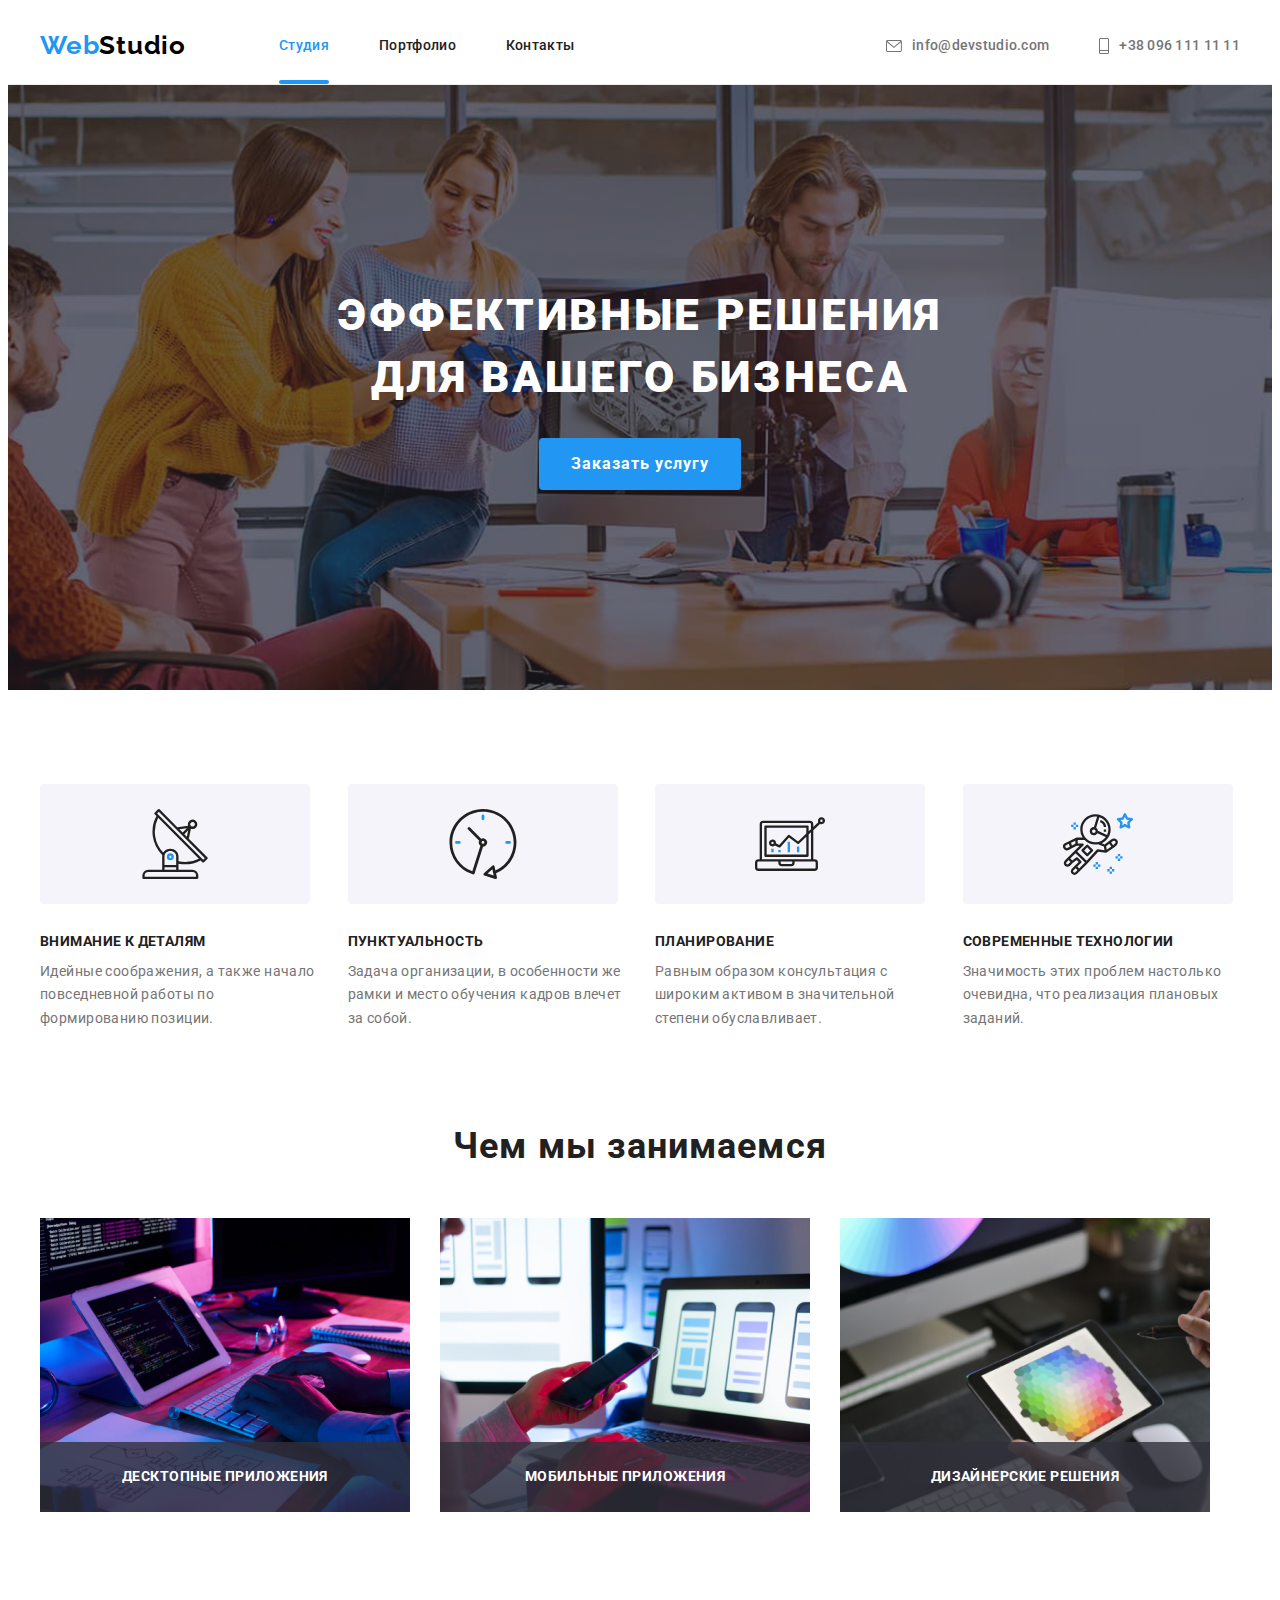
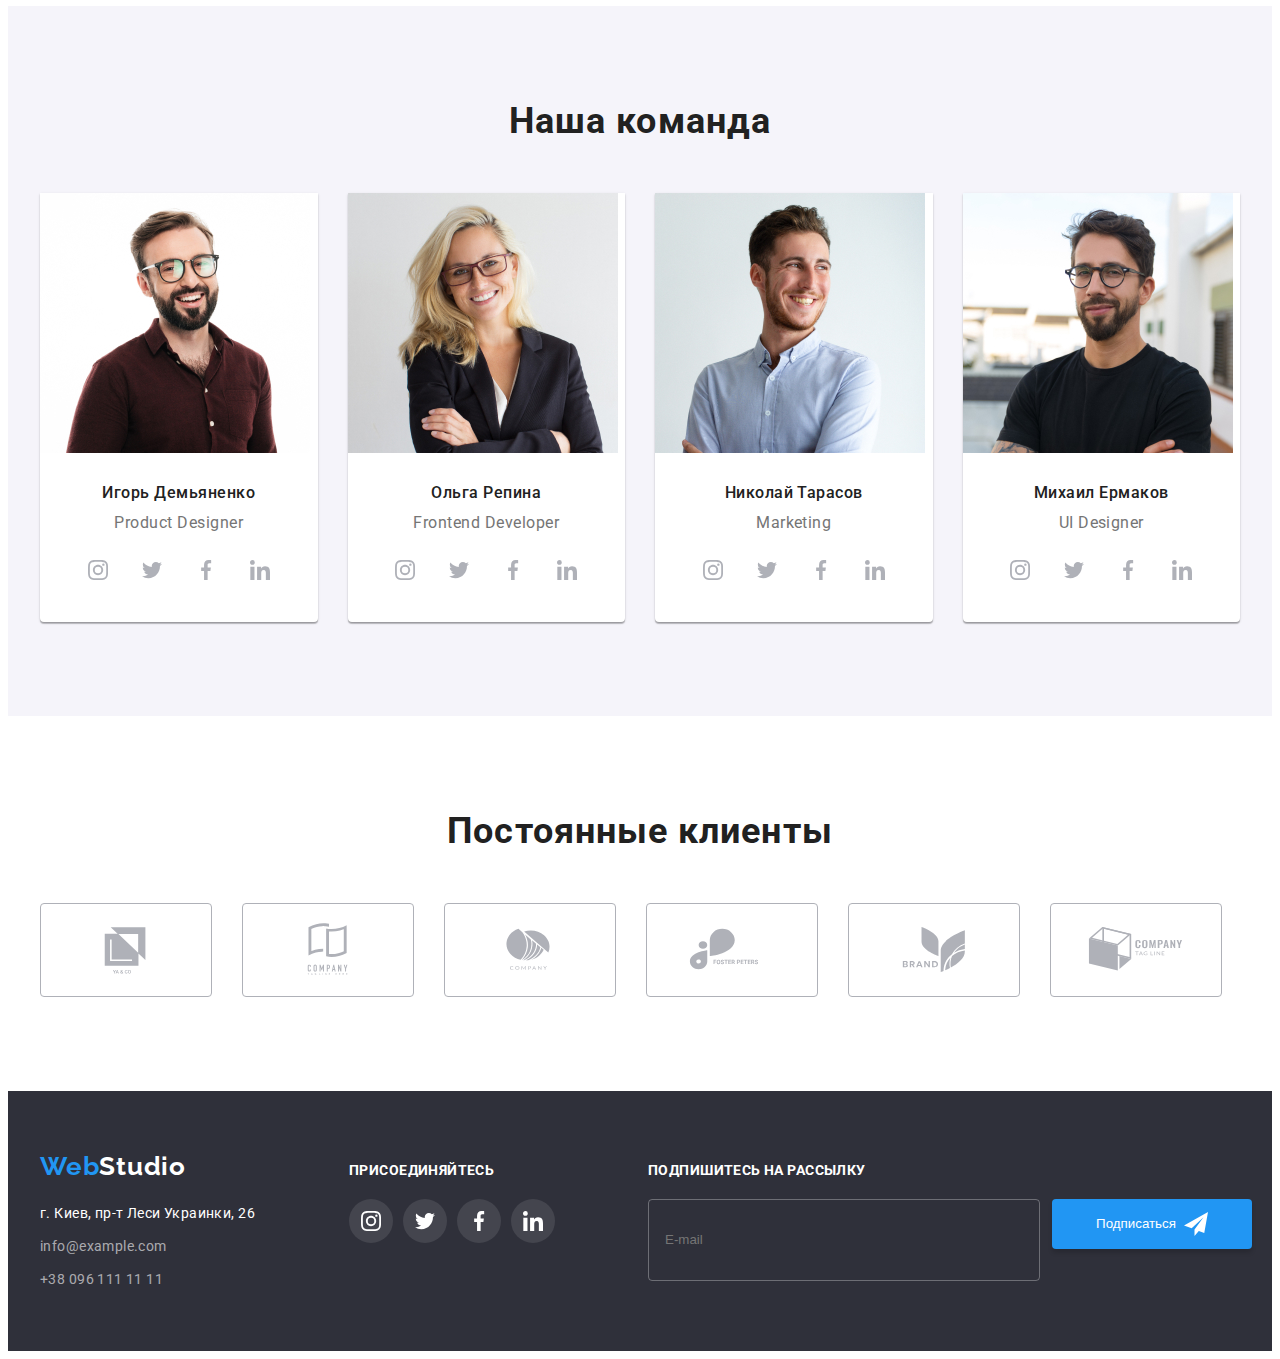
==== commit ac410e37: "/" ====
--- a/index.html
+++ b/index.html
@@ -64,12 +64,10 @@
           <h2 class="hide">Особенности</h2>
           <ul class="peculiarity list">
             <li class="peculiarity__item">
-              <div class="peculiarity__icon-inner">
-                <div class="peculiarity__icon">
-                  <svg width="70" height="70">
-                    <use href="./images/icons.svg.svg#icon-antenna"></use>
-                  </svg>
-                </div>
+              <div class="peculiarity__icon">
+                <svg width="70" height="70">
+                  <use href="./images/icons.svg.svg#icon-antenna"></use>
+                </svg>
               </div>
               <h3 class="peculiarity__title">ВНИМАНИЕ К ДЕТАЛЯМ</h3>
               <p class="peculiarity__text">
@@ -77,12 +75,10 @@
               </p>
             </li>
             <li class="peculiarity__item">
-              <div class="peculiarity__icon-inner">
-                <div class="peculiarity__icon">
-                  <svg width="70" height="70">
-                    <use href="./images/icons.svg.svg#icon-clock"></use>
-                  </svg>
-                </div>
+              <div class="peculiarity__icon">
+                <svg width="70" height="70">
+                  <use href="./images/icons.svg.svg#icon-clock"></use>
+                </svg>
               </div>
               <h3 class="peculiarity__title">ПУНКТУАЛЬНОСТЬ</h3>
               <p class="peculiarity__text">
@@ -90,12 +86,10 @@
               </p>
             </li>
             <li class="peculiarity__item">
-              <div class="peculiarity__icon-inner">
-                <div class="peculiarity__icon">
-                  <svg width="70" height="70">
-                    <use href="./images/icons.svg.svg#icon-diagram"></use>
-                  </svg>
-                </div>
+              <div class="peculiarity__icon">
+                <svg width="70" height="70">
+                  <use href="./images/icons.svg.svg#icon-diagram"></use>
+                </svg>
               </div>
               <h3 class="peculiarity__title">ПЛАНИРОВАНИЕ</h3>
               <p class="peculiarity__text">
@@ -103,13 +97,12 @@
               </p>
             </li>
             <li class="peculiarity__item">
-              <div class="peculiarity__icon-inner">
-                <div class="peculiarity__icon">
-                  <svg width="70" height="70">
-                    <use href="./images/icons.svg.svg#icon-astronaut"></use>
-                  </svg>
-                </div>
+              <div class="peculiarity__icon">
+                <svg width="70" height="70">
+                  <use href="./images/icons.svg.svg#icon-astronaut"></use>
+                </svg>
               </div>
+
               <h3 class="peculiarity__title">СОВРЕМЕННЫЕ ТЕХНОЛОГИИ</h3>
               <p class="peculiarity__text">
                 Значимость этих проблем настолько очевидна, что реализация плановых заданий.
@@ -118,10 +111,10 @@
           </ul>
         </div>
       </section>
-      <section class="work">
+      <section class="section work">
         <div class="container">
           <div class="our-work">
-            <h2 class="our-work__title">Чем мы занимаемся</h2>
+            <h2 class="title">Чем мы занимаемся</h2>
             <ul class="our-work__list list">
               <li class="our-work__item">
                 <img
@@ -156,7 +149,7 @@
       </section>
       <section class="our-team section">
         <div class="container">
-          <h2 class="our-team__title">Наша команда</h2>
+          <h2 class="title">Наша команда</h2>
           <ul class="our-team__list list">
             <li class="our-team__item">
               <img
@@ -324,7 +317,7 @@
       <section class="section">
         <div class="container">
           <div class="clients">
-            <h2 class="clients__title">Постоянные клиенты</h2>
+            <h2 class="title">Постоянные клиенты</h2>
             <ul class="clients__list list">
               <li class="client__item">
                 <a class="clients__link" href="">
--- a/css/main.min.css
+++ b/css/main.min.css
@@ -1 +1 @@
-body{background-color:#fff;color:#212121;font-family:Roboto,sans-serif}.list{list-style:none}ul,h1,h2,h3,p{margin:0;padding:0}img{display:block;max-width:100%;height:auto}.hide{position:absolute;width:1px;height:1px;margin:-1px;border:0;padding:0;white-space:nowrap;-webkit-clip-path:inset(100%);clip-path:inset(100%);clip:rect(0 0 0 0);overflow:hidden}.section{padding-bottom:94px;padding-top:94px}.container{width:1200px;margin-left:auto;margin-right:auto;padding-left:15px;padding-right:15px}.header{border-bottom:1px solid #ececec}.header-content{display:-webkit-box;display:-ms-flexbox;display:flex;-webkit-box-align:center;-ms-flex-align:center;align-items:center}.header__nav{display:-webkit-box;display:-ms-flexbox;display:flex;-webkit-box-align:center;-ms-flex-align:center;align-items:center}.logo{color:#2196f3;text-decoration:none;letter-spacing:.03em;font-weight:700;font-size:26px;line-height:1.2;font-family:"Raleway";margin-right:93px}.logo__text{color:#000;letter-spacing:.03em}.site-nav{display:-webkit-box;display:-ms-flexbox;display:flex;gap:50px}.site-nav__item{letter-spacing:.02em}.site-nav__link{display:block;padding-top:30px;padding-bottom:30px}.site-nav__link.site-nav__link--current{color:#2196f3}.site-nav__link--current{position:relative}.site-nav__link--current::after{content:"";position:absolute;width:100%;height:4px;background-color:#2196f3;border-radius:2px;bottom:0;right:0;-webkit-animation:animation-current 250ms cubic-bezier(0.4, 0, 0.2, 1);animation:animation-current 250ms cubic-bezier(0.4, 0, 0.2, 1);color:#2196f3}@-webkit-keyframes animation-current{0%{-webkit-transform:scaleX(1);transform:scaleX(1)}50%{-webkit-transform:scaleX(0);transform:scaleX(0)}100%{-webkit-transform:scaleX(1);transform:scaleX(1)}}@keyframes animation-current{0%{-webkit-transform:scaleX(1);transform:scaleX(1)}50%{-webkit-transform:scaleX(0);transform:scaleX(0)}100%{-webkit-transform:scaleX(1);transform:scaleX(1)}}.site-nav__link{color:#212121;font-weight:500;font-size:14px;line-height:1.1;text-decoration:none;-webkit-transition:color 250ms cubic-bezier(0.4, 0, 0.2, 1);transition:color 250ms cubic-bezier(0.4, 0, 0.2, 1)}.site-nav__link:hover,.site-nav__link:focus{color:#2196f3;-webkit-transition:color 250ms cubic-bezier(0.4, 0, 0.2, 1);transition:color 250ms cubic-bezier(0.4, 0, 0.2, 1)}.header-contact{display:-webkit-box;display:-ms-flexbox;display:flex;margin-left:auto;gap:50px}.header-contact__link{padding-top:30px;padding-bottom:30px;color:#757575;font-weight:500;font-size:14px;line-height:1.1;text-decoration:none;letter-spacing:.02em;display:-webkit-box;display:-ms-flexbox;display:flex;-webkit-box-align:center;-ms-flex-align:center;align-items:center;fill:currentColor;gap:10px;-webkit-transition:color 250ms cubic-bezier(0.4, 0, 0.2, 1);transition:color 250ms cubic-bezier(0.4, 0, 0.2, 1)}.header-contact__link:hover,.header-contact__link:focus{color:#2196f3}.hero{background-color:#2f303a;text-align:center;padding-top:200px;padding-bottom:200px;margin-left:auto;margin-right:auto;max-width:1600px;background-image:-webkit-gradient(linear, left top, right top, from(rgba(47, 48, 58, 0.4)), to(rgba(47, 48, 58, 0.4))),url(../images/background.jpg);background-image:linear-gradient(to right, rgba(47, 48, 58, 0.4), rgba(47, 48, 58, 0.4)),url(../images/background.jpg);background-repeat:no-repeat;background-size:cover;background-position:center}.hero__title{width:696px;margin-left:auto;margin-right:auto;margin-bottom:30px;color:#fff;font-weight:900;font-size:44px;line-height:1.4;letter-spacing:.06em}.hero__button{padding:10px 32px 10px 32px;color:#fff;background-color:#2196f3;font-family:inherit;font-weight:700;font-size:16px;line-height:2;cursor:pointer;border:0;border-radius:4px;letter-spacing:.06em;-webkit-transition:background-color 250ms cubic-bezier(0.4, 0, 0.2, 1);transition:background-color 250ms cubic-bezier(0.4, 0, 0.2, 1)}.hero__button:hover,.hero__button:focus{background-color:#188ce8;-webkit-transition:background-color 250ms cubic-bezier(0.4, 0, 0.2, 1);transition:background-color 250ms cubic-bezier(0.4, 0, 0.2, 1);opacity:1}.peculiarity__icon-inner{display:-webkit-box;display:-ms-flexbox;display:flex;gap:30px}.peculiarity__icon{display:-webkit-box;display:-ms-flexbox;display:flex;width:270px;height:120px;background-color:#f5f4fa;-webkit-box-pack:center;-ms-flex-pack:center;justify-content:center;-webkit-box-align:center;-ms-flex-align:center;align-items:center;border-radius:4px;margin-bottom:30px}.peculiarity{display:-webkit-box;display:-ms-flexbox;display:flex;-webkit-box-align:center;-ms-flex-align:center;align-items:center;gap:30px}.peculiarity__item{width:calc((100% - 90px)/4)}.peculiarity__title{margin-bottom:10px;font-weight:700;font-size:14px;line-height:1.1;letter-spacing:.03em}.peculiarity__text{color:#757575;font-size:14px;line-height:1.7;letter-spacing:.03em}.work{padding-bottom:94px}.our-work__title{margin-bottom:50px;font-weight:700;font-size:36px;line-height:1.7;text-align:center}.our-work__list{display:-webkit-box;display:-ms-flexbox;display:flex;gap:30px}.our-work__item{position:relative}.our-work__text{display:-webkit-box;display:-ms-flexbox;display:flex;-webkit-box-pack:center;-ms-flex-pack:center;justify-content:center;-webkit-box-align:center;-ms-flex-align:center;align-items:center;position:absolute;bottom:0;font-weight:700;font-size:14px;line-height:1.14;letter-spacing:.03em;text-transform:uppercase;color:#fff;background-color:rgba(47,48,58,.8);width:100%;height:70px}.our-team{background-color:#f5f4fa}.our-team__title{margin-bottom:50px;font-weight:700;font-size:36px;line-height:1.2;text-align:center;letter-spacing:.03em}.our-team__list{display:-webkit-box;display:-ms-flexbox;display:flex;gap:30px}.our-team__item{background-color:#fff;text-align:center;-webkit-box-shadow:0px 1px 3px rgba(0,0,0,.12),0px 1px 1px rgba(0,0,0,.14),0px 2px 1px rgba(0,0,0,.2);box-shadow:0px 1px 3px rgba(0,0,0,.12),0px 1px 1px rgba(0,0,0,.14),0px 2px 1px rgba(0,0,0,.2);border-radius:0px 0px 4px 4px;width:calc((100% - 90px)/4)}.our-team__subtitle{padding-top:30px;margin-bottom:10px;font-weight:500;font-size:16px;line-height:1.2;letter-spacing:.03em}.our-team__text{color:#757575;font-size:16px;line-height:1.2;letter-spacing:.03em;margin-bottom:16px}.socials-list{display:-webkit-box;display:-ms-flexbox;display:flex;-webkit-box-pack:center;-ms-flex-pack:center;justify-content:center;padding-bottom:30px;gap:10px}.socials-list__link{width:44px;height:44px;border-radius:50%;display:-webkit-box;display:-ms-flexbox;display:flex;-webkit-box-pack:center;-ms-flex-pack:center;justify-content:center;-webkit-box-align:center;-ms-flex-align:center;align-items:center;border-radius:50%;fill:#afb1b8;-webkit-transition:background-color 250ms cubic-bezier(0.4, 0, 0.2, 1),fill 250ms cubic-bezier(0.4, 0, 0.2, 1);transition:background-color 250ms cubic-bezier(0.4, 0, 0.2, 1),fill 250ms cubic-bezier(0.4, 0, 0.2, 1)}.socials-list__link:hover,.socials-list__link:focus{background-color:#2196f3;fill:#fff}.clients__title{margin-bottom:50px;font-weight:700;font-size:36px;line-height:1.2;text-align:center;letter-spacing:.03em}.clients__list{display:-webkit-box;display:-ms-flexbox;display:flex;gap:30px}.client__item{border-radius:4px}.clients__link{display:-webkit-box;display:-ms-flexbox;display:flex;-webkit-box-pack:center;-ms-flex-pack:center;justify-content:center;-webkit-box-align:center;-ms-flex-align:center;align-items:center;border:1px solid #afb1b8;border-radius:4px;fill:#afb1b8;width:170px;height:92px;-webkit-transition:border-color 250ms cubic-bezier(0.4, 0, 0.2, 1),fill 250ms cubic-bezier(0.4, 0, 0.2, 1);transition:border-color 250ms cubic-bezier(0.4, 0, 0.2, 1),fill 250ms cubic-bezier(0.4, 0, 0.2, 1)}.clients__link:hover,.clients__link:focus{fill:#2196f3;border-color:#2196f3}.footer{padding-top:60px;padding-bottom:60px;background-color:#2f303a;max-width:1600px;margin-left:auto;margin-right:auto}.footer__container{display:-webkit-box;display:-ms-flexbox;display:flex;gap:70px}.logo-foot{display:inline-block;margin-bottom:20px;letter-spacing:.03em}.secondary-container__text{color:#fff}.address-list__item{margin-bottom:9px}.address-list__item:last-child{margin-bottom:0}.address-list__link{color:rgba(255,255,255,.6);font-style:normal;font-size:14px;line-height:1.7;text-decoration:none;letter-spacing:.03em;-webkit-transition:color 250ms cubic-bezier(0.4, 0, 0.2, 1);transition:color 250ms cubic-bezier(0.4, 0, 0.2, 1)}.address-list__link:hover,.address-list__link:focus{color:#2196f3}.address-list__location{color:#fff}.footer-social-networks__title{color:#fff;font-weight:700;font-size:14px;line-height:1.14;letter-spacing:.03em;margin-bottom:20px;padding-top:12px}.footer-social-networks__list{display:-webkit-box;display:-ms-flexbox;display:flex;gap:10px}.footer-social-networks__link{width:44px;height:44px;display:-webkit-box;display:-ms-flexbox;display:flex;-webkit-box-pack:center;-ms-flex-pack:center;justify-content:center;-webkit-box-align:center;-ms-flex-align:center;align-items:center;border-radius:50%;fill:#fff;background-color:rgba(255,255,255,.1);-webkit-transition:background-color 250ms cubic-bezier(0.4, 0, 0.2, 1);transition:background-color 250ms cubic-bezier(0.4, 0, 0.2, 1)}.footer-social-networks__link:hover,.footer-social-networks__link:focus{background-color:#2196f3}.form-footer{margin-left:23px;padding-top:12px}.form-footer__title{font-weight:700;font-size:14px;line-height:1.14;letter-spacing:.03em;text-transform:uppercase;color:#fff;margin-bottom:20px}.form-container{display:-webkit-box;display:-ms-flexbox;display:flex;gap:12px}.form-label__input{outline:none;border:none;display:inline-block;width:358px;height:50px;background-color:inherit;border:1px solid rgba(255,255,255,.3);border-radius:4px;padding:15px 16px;-webkit-transition:border-color 250ms cubic-bezier(0.4, 0, 0.2, 1);transition:border-color 250ms cubic-bezier(0.4, 0, 0.2, 1);cursor:pointer;color:#fff}.form-label__input:focus{border-color:#188ce8}.footer-button{width:200px;height:50px;background-color:#2196f3;-webkit-box-shadow:0px 4px 4px rgba(0,0,0,.15);box-shadow:0px 4px 4px rgba(0,0,0,.15);border-radius:4px;border:0;color:#fff;display:-webkit-box;display:-ms-flexbox;display:flex;-webkit-box-align:center;-ms-flex-align:center;align-items:center;-webkit-box-pack:center;-ms-flex-pack:center;justify-content:center;gap:8px;cursor:pointer;-webkit-transition:background-color 250ms cubic-bezier(0.4, 0, 0.2, 1);transition:background-color 250ms cubic-bezier(0.4, 0, 0.2, 1)}.footer-button:hover,.footer-button:focus{background-color:#188ce8}.backdrop{position:fixed;top:0;left:0;opacity:1;background-color:rgba(0,0,0,.2);width:100%;height:100%;-webkit-transition:opacity 250ms cubic-bezier(0.4, 0, 0.2, 1),background-color 250ms cubic-bezier(0.4, 0, 0.2, 1);transition:opacity 250ms cubic-bezier(0.4, 0, 0.2, 1),background-color 250ms cubic-bezier(0.4, 0, 0.2, 1)}.backdrop.is-hidden{opacity:0;pointer-events:none}.backdrop.is-hidden .modal-window{-webkit-transform:translate(-50%, -50%) scale(0);transform:translate(-50%, -50%) scale(0)}.modal-window{position:absolute;width:528px;height:581px;padding:40px;top:50%;left:50%;-webkit-transform:translate(-50%, -50%) scale(1);transform:translate(-50%, -50%) scale(1);-webkit-transition:-webkit-transform 250ms cubic-bezier(0.4, 0, 0.2, 1);transition:-webkit-transform 250ms cubic-bezier(0.4, 0, 0.2, 1);transition:transform 250ms cubic-bezier(0.4, 0, 0.2, 1);transition:transform 250ms cubic-bezier(0.4, 0, 0.2, 1), -webkit-transform 250ms cubic-bezier(0.4, 0, 0.2, 1);background-color:#fff;-webkit-box-shadow:0px 1px 3px rgba(0,0,0,.12),0px 1px 1px rgba(0,0,0,.14),0px 2px 1px rgba(0,0,0,.2);box-shadow:0px 1px 3px rgba(0,0,0,.12),0px 1px 1px rgba(0,0,0,.14),0px 2px 1px rgba(0,0,0,.2);border-radius:4px}.modal-window__button{position:absolute;right:8px;top:8px;border-radius:60%;background-color:#fff;border-color:rgba(0,0,0,.1);cursor:pointer;-webkit-transition:fill 250ms cubic-bezier(0.4, 0, 0.2, 1);transition:fill 250ms cubic-bezier(0.4, 0, 0.2, 1)}.modal-window__button:hover{fill:#188ce8;-webkit-transition:fill 250ms cubic-bezier(0.4, 0, 0.2, 1);transition:fill 250ms cubic-bezier(0.4, 0, 0.2, 1)}.form-hero{margin-left:auto;margin-right:auto;border:0}.form-hero__text{font-weight:700;font-size:20px;line-height:1.15;text-align:center;letter-spacing:.03em;margin-bottom:12px}.form-filed{display:-webkit-box;display:-ms-flexbox;display:flex;-webkit-box-orient:vertical;-webkit-box-direction:normal;-ms-flex-direction:column;flex-direction:column;margin-bottom:10px;gap:4px}.form-filed__label{font-weight:400;font-size:12px;line-height:1.16;letter-spacing:.01em;color:#757575}.form-filed__container{position:relative}.form-filed__input{border:none;outline:none;height:40px;border:1px solid rgba(33,33,33,.2);border-radius:4px;padding:0px 12px 0px 42px;width:100%;-webkit-transition:border-color 250ms cubic-bezier(0.4, 0, 0.2, 1);transition:border-color 250ms cubic-bezier(0.4, 0, 0.2, 1);cursor:pointer}.form-filed__input:focus{border-color:#2196f3}.form-filed__input:focus~.form-filed__icon{fill:#2196f3}.form-filed__icon{position:absolute;display:inline-block;top:50%;left:12px;-webkit-transform:translateY(-50%);transform:translateY(-50%);-webkit-transition:fill 250ms cubic-bezier(0.4, 0, 0.2, 1);transition:fill 250ms cubic-bezier(0.4, 0, 0.2, 1)}.textarea{display:-webkit-box;display:-ms-flexbox;display:flex;-webkit-box-orient:vertical;-webkit-box-direction:normal;-ms-flex-direction:column;flex-direction:column;margin-bottom:20px;gap:4px}.textarea__window{outline:none;height:120px;resize:none;border:1px solid rgba(33,33,33,.2);border-radius:4px;padding:16px 12px;-webkit-transition:border-color 250ms cubic-bezier(0.4, 0, 0.2, 1);transition:border-color 250ms cubic-bezier(0.4, 0, 0.2, 1)}.textarea__window:focus{border-color:#2196f3}.textarea__window::-webkit-input-placeholder{font-weight:400;font-size:14px;line-height:1.14;letter-spacing:.01em;color:rgba(117,117,117,.5)}.textarea__window::-moz-placeholder{font-weight:400;font-size:14px;line-height:1.14;letter-spacing:.01em;color:rgba(117,117,117,.5)}.textarea__window:-ms-input-placeholder{font-weight:400;font-size:14px;line-height:1.14;letter-spacing:.01em;color:rgba(117,117,117,.5)}.textarea__window::-ms-input-placeholder{font-weight:400;font-size:14px;line-height:1.14;letter-spacing:.01em;color:rgba(117,117,117,.5)}.textarea__window::placeholder{font-weight:400;font-size:14px;line-height:1.14;letter-spacing:.01em;color:rgba(117,117,117,.5)}.form-checkbox__label{font-weight:400;font-size:14px;line-height:1.71;letter-spacing:.03em;cursor:pointer}.form-checkbox__input{position:absolute;width:1px;height:1px;margin:-1px;border:0;padding:0;white-space:nowrap;-webkit-clip-path:inset(100%);clip-path:inset(100%);clip:rect(0 0 0 0);overflow:hidden}.form-checkbox__input:checked~.form-checkbox__icon{opacity:1}.form-checkbox__input:checked+.form-checkbox__frame,.form-checkbox__input:focus+.form-checkbox__frame{border-color:#2196f3}.form-checkbox{margin-bottom:30px;display:-webkit-box;display:-ms-flexbox;display:flex;-webkit-box-pack:center;-ms-flex-pack:center;justify-content:center;-webkit-box-align:center;-ms-flex-align:center;align-items:center;position:relative;left:13px;cursor:pointer}.form-checkbox__icon{position:absolute;opacity:0;left:0;top:50%;-webkit-transform:translateY(-50%);transform:translateY(-50%);-webkit-transition:opacity 250ms cubic-bezier(0.4, 0, 0.2, 1);transition:opacity 250ms cubic-bezier(0.4, 0, 0.2, 1);fill:#2196f3}.form-checkbox__frame{width:16px;height:15px;border:2px solid #212121;border-radius:2px;position:absolute;left:0;top:50%;-webkit-transform:translateY(-50%);transform:translateY(-50%);-webkit-transition:border-color 250ms cubic-bezier(0.4, 0, 0.2, 1);transition:border-color 250ms cubic-bezier(0.4, 0, 0.2, 1)}.form-checkbox__link{color:#2196f3;text-decoration:none;position:relative}.form-checkbox__link::before{position:absolute;content:"";bottom:0;left:0;width:100%;height:1px;background-color:#2196f3}.form-hero__button{display:block;width:200px;height:50px;padding:10px 55px 10px 56px;background-color:#2196f3;color:#fff;border:0;cursor:pointer;letter-spacing:.06em;-webkit-box-shadow:0px 4px 4px rgba(0,0,0,.15);box-shadow:0px 4px 4px rgba(0,0,0,.15);border-radius:4px;margin-left:auto;margin-right:auto;-webkit-transition:background-color 250ms cubic-bezier(0.4, 0, 0.2, 1);transition:background-color 250ms cubic-bezier(0.4, 0, 0.2, 1)}.form-hero__button:hover{background-color:#188ce8}.filtr-list{display:-webkit-box;display:-ms-flexbox;display:flex;-webkit-box-pack:center;-ms-flex-pack:center;justify-content:center;margin-bottom:50px;gap:8px}.filtr-list__button{padding:6px 22px 6px 22px;background:#f5f4fa;font-weight:500;font-size:16px;line-height:1.6;letter-spacing:.03em;border-radius:4px;border:0;cursor:pointer;font-family:inherit;-webkit-transition:background-color 250ms cubic-bezier(0.4, 0, 0.2, 1),color 250ms cubic-bezier(0.4, 0, 0.2, 1),-webkit-box-shadow 250ms cubic-bezier(0.4, 0, 0.2, 1);transition:background-color 250ms cubic-bezier(0.4, 0, 0.2, 1),color 250ms cubic-bezier(0.4, 0, 0.2, 1),-webkit-box-shadow 250ms cubic-bezier(0.4, 0, 0.2, 1);transition:background-color 250ms cubic-bezier(0.4, 0, 0.2, 1),color 250ms cubic-bezier(0.4, 0, 0.2, 1),box-shadow 250ms cubic-bezier(0.4, 0, 0.2, 1);transition:background-color 250ms cubic-bezier(0.4, 0, 0.2, 1),color 250ms cubic-bezier(0.4, 0, 0.2, 1),box-shadow 250ms cubic-bezier(0.4, 0, 0.2, 1),-webkit-box-shadow 250ms cubic-bezier(0.4, 0, 0.2, 1)}.filtr-list__button:hover,.filtr-list__button:focus{background-color:#2196f3;color:#fff;-webkit-box-shadow:0px 3px 1px rgba(0,0,0,.1),0px 1px 2px rgba(0,0,0,.08),0px 2px 2px rgba(0,0,0,.12);box-shadow:0px 3px 1px rgba(0,0,0,.1),0px 1px 2px rgba(0,0,0,.08),0px 2px 2px rgba(0,0,0,.12)}.project{display:-webkit-box;display:-ms-flexbox;display:flex;-ms-flex-wrap:wrap;flex-wrap:wrap;gap:30px}.project__item{width:calc((100% - 60px)/3)}.project-link__aside-text{font-weight:400;font-size:18px;line-height:1.55;letter-spacing:.03em;color:#fff;background-color:rgba(33,150,243,.9);padding:63px 24px;height:294px;width:100%;position:absolute;top:0;opacity:0;-webkit-transform:translate(0, 100%);transform:translate(0, 100%);-webkit-transition:opacity 250ms cubic-bezier(0.4, 0, 0.2, 1),-webkit-transform 250ms cubic-bezier(0.4, 0, 0.2, 1);transition:opacity 250ms cubic-bezier(0.4, 0, 0.2, 1),-webkit-transform 250ms cubic-bezier(0.4, 0, 0.2, 1);transition:transform 250ms cubic-bezier(0.4, 0, 0.2, 1),opacity 250ms cubic-bezier(0.4, 0, 0.2, 1);transition:transform 250ms cubic-bezier(0.4, 0, 0.2, 1),opacity 250ms cubic-bezier(0.4, 0, 0.2, 1),-webkit-transform 250ms cubic-bezier(0.4, 0, 0.2, 1)}.project-link__inner{overflow:hidden;position:relative}.project-link{text-decoration:none;display:block;-webkit-transition:-webkit-box-shadow 250ms cubic-bezier(0.4, 0, 0.2, 1);transition:-webkit-box-shadow 250ms cubic-bezier(0.4, 0, 0.2, 1);transition:box-shadow 250ms cubic-bezier(0.4, 0, 0.2, 1);transition:box-shadow 250ms cubic-bezier(0.4, 0, 0.2, 1), -webkit-box-shadow 250ms cubic-bezier(0.4, 0, 0.2, 1)}.project-link:hover,.project-link:focus{-webkit-box-shadow:0px 1px 1px rgba(0,0,0,.12),0px 4px 4px rgba(0,0,0,.06),1px 4px 6px rgba(0,0,0,.16);box-shadow:0px 1px 1px rgba(0,0,0,.12),0px 4px 4px rgba(0,0,0,.06),1px 4px 6px rgba(0,0,0,.16)}.project-link:hover .project-link__aside-text,.project-link:focus .project-link__aside-text{opacity:1;bottom:100%;-webkit-transform:translate(0, 0);transform:translate(0, 0)}.project-link__title{color:#212121;margin-bottom:4px;font-weight:700;font-size:18px;line-height:2;letter-spacing:.06em}.project-link__inner-text{padding:20px 24px 20px 24px;border:1px solid #eee;border-top:0}.project-link__text{color:#757575;font-size:16px;line-height:1.9;letter-spacing:.03em}/*# sourceMappingURL=main.min.css.map */+ul,h1,h2,h3,p{margin:0;padding:0}img{display:block;max-width:100%;height:auto}.list{list-style:none}body{background-color:#fff;color:#212121;font-family:Roboto,sans-serif}.hide{position:absolute;width:1px;height:1px;margin:-1px;border:0;padding:0;white-space:nowrap;-webkit-clip-path:inset(100%);clip-path:inset(100%);clip:rect(0 0 0 0);overflow:hidden}.section{padding-bottom:94px;padding-top:94px}.container{width:1200px;margin-left:auto;margin-right:auto;padding-left:15px;padding-right:15px}.title{margin-bottom:50px;font-weight:700;font-size:36px;line-height:1.2;text-align:center;letter-spacing:.03em}.header{border-bottom:1px solid #ececec}.header-content{display:-webkit-box;display:-ms-flexbox;display:flex;-webkit-box-align:center;-ms-flex-align:center;align-items:center}.header__nav{display:-webkit-box;display:-ms-flexbox;display:flex;-webkit-box-align:center;-ms-flex-align:center;align-items:center}.logo{color:#2196f3;text-decoration:none;letter-spacing:.03em;font-weight:700;font-size:26px;line-height:1.2;font-family:"Raleway";margin-right:93px}.logo__text{color:#000;letter-spacing:.03em}.site-nav{display:-webkit-box;display:-ms-flexbox;display:flex;gap:50px}.site-nav__item{letter-spacing:.02em}.site-nav__link{display:block;padding-top:30px;padding-bottom:30px}.site-nav__link.site-nav__link--current{color:#2196f3}.site-nav__link--current{position:relative}.site-nav__link--current::after{content:"";position:absolute;width:100%;height:4px;background-color:#2196f3;border-radius:2px;bottom:0;right:0;-webkit-animation:animation-current 250ms cubic-bezier(0.4, 0, 0.2, 1);animation:animation-current 250ms cubic-bezier(0.4, 0, 0.2, 1);color:#2196f3}@-webkit-keyframes animation-current{0%{-webkit-transform:scaleX(1);transform:scaleX(1)}50%{-webkit-transform:scaleX(0);transform:scaleX(0)}100%{-webkit-transform:scaleX(1);transform:scaleX(1)}}@keyframes animation-current{0%{-webkit-transform:scaleX(1);transform:scaleX(1)}50%{-webkit-transform:scaleX(0);transform:scaleX(0)}100%{-webkit-transform:scaleX(1);transform:scaleX(1)}}.site-nav__link{color:#212121;font-weight:500;font-size:14px;line-height:1.1;text-decoration:none;-webkit-transition:color 250ms cubic-bezier(0.4, 0, 0.2, 1);transition:color 250ms cubic-bezier(0.4, 0, 0.2, 1)}.site-nav__link:hover,.site-nav__link:focus{color:#2196f3;-webkit-transition:color 250ms cubic-bezier(0.4, 0, 0.2, 1);transition:color 250ms cubic-bezier(0.4, 0, 0.2, 1)}.header-contact{display:-webkit-box;display:-ms-flexbox;display:flex;margin-left:auto;gap:50px}.header-contact__link{padding-top:30px;padding-bottom:30px;color:#757575;font-weight:500;font-size:14px;line-height:1.1;text-decoration:none;letter-spacing:.02em;display:-webkit-box;display:-ms-flexbox;display:flex;-webkit-box-align:center;-ms-flex-align:center;align-items:center;fill:currentColor;gap:10px;-webkit-transition:color 250ms cubic-bezier(0.4, 0, 0.2, 1);transition:color 250ms cubic-bezier(0.4, 0, 0.2, 1)}.header-contact__link:hover,.header-contact__link:focus{color:#2196f3}.hero{background-color:#2f303a;text-align:center;padding-top:200px;padding-bottom:200px;margin-left:auto;margin-right:auto;max-width:1600px;background-image:-webkit-gradient(linear, left top, right top, from(rgba(47, 48, 58, 0.4)), to(rgba(47, 48, 58, 0.4))),url(../images/background.jpg);background-image:linear-gradient(to right, rgba(47, 48, 58, 0.4), rgba(47, 48, 58, 0.4)),url(../images/background.jpg);background-repeat:no-repeat;background-size:cover;background-position:center}.hero__title{width:696px;margin-left:auto;margin-right:auto;margin-bottom:30px;color:#fff;font-weight:900;font-size:44px;line-height:1.4;letter-spacing:.06em}.hero__button{padding:10px 32px 10px 32px;color:#fff;background-color:#2196f3;font-family:inherit;font-weight:700;font-size:16px;line-height:2;cursor:pointer;border:0;border-radius:4px;letter-spacing:.06em;-webkit-transition:background-color 250ms cubic-bezier(0.4, 0, 0.2, 1);transition:background-color 250ms cubic-bezier(0.4, 0, 0.2, 1)}.hero__button:hover,.hero__button:focus{background-color:#188ce8;-webkit-transition:background-color 250ms cubic-bezier(0.4, 0, 0.2, 1);transition:background-color 250ms cubic-bezier(0.4, 0, 0.2, 1);opacity:1}.peculiarity__icon{display:-webkit-box;display:-ms-flexbox;display:flex;width:270px;height:120px;background-color:#f5f4fa;-webkit-box-pack:center;-ms-flex-pack:center;justify-content:center;-webkit-box-align:center;-ms-flex-align:center;align-items:center;border-radius:4px;margin-bottom:30px}.peculiarity{display:-webkit-box;display:-ms-flexbox;display:flex;-webkit-box-align:center;-ms-flex-align:center;align-items:center;gap:30px}.peculiarity__item{width:calc((100% - 90px)/4)}.peculiarity__title{margin-bottom:10px;font-weight:700;font-size:14px;line-height:1.1;letter-spacing:.03em}.peculiarity__text{color:#757575;font-size:14px;line-height:1.7;letter-spacing:.03em}.work{padding-top:0}.our-work__list{display:-webkit-box;display:-ms-flexbox;display:flex;gap:30px}.our-work__item{position:relative}.our-work__text{display:-webkit-box;display:-ms-flexbox;display:flex;-webkit-box-pack:center;-ms-flex-pack:center;justify-content:center;-webkit-box-align:center;-ms-flex-align:center;align-items:center;position:absolute;bottom:0;font-weight:700;font-size:14px;line-height:1.14;letter-spacing:.03em;text-transform:uppercase;color:#fff;background-color:rgba(47,48,58,.8);width:100%;height:70px}.our-team{background-color:#f5f4fa}.our-team__list{display:-webkit-box;display:-ms-flexbox;display:flex;gap:30px}.our-team__item{background-color:#fff;text-align:center;-webkit-box-shadow:0px 1px 3px rgba(0,0,0,.12),0px 1px 1px rgba(0,0,0,.14),0px 2px 1px rgba(0,0,0,.2);box-shadow:0px 1px 3px rgba(0,0,0,.12),0px 1px 1px rgba(0,0,0,.14),0px 2px 1px rgba(0,0,0,.2);border-radius:0px 0px 4px 4px;width:calc((100% - 90px)/4)}.our-team__subtitle{padding-top:30px;margin-bottom:10px;font-weight:500;font-size:16px;line-height:1.2;letter-spacing:.03em}.our-team__text{color:#757575;font-size:16px;line-height:1.2;letter-spacing:.03em;margin-bottom:16px}.socials-list{display:-webkit-box;display:-ms-flexbox;display:flex;-webkit-box-pack:center;-ms-flex-pack:center;justify-content:center;padding-bottom:30px;gap:10px}.socials-list__link{width:44px;height:44px;border-radius:50%;display:-webkit-box;display:-ms-flexbox;display:flex;-webkit-box-pack:center;-ms-flex-pack:center;justify-content:center;-webkit-box-align:center;-ms-flex-align:center;align-items:center;border-radius:50%;fill:#afb1b8;-webkit-transition:background-color 250ms cubic-bezier(0.4, 0, 0.2, 1),fill 250ms cubic-bezier(0.4, 0, 0.2, 1);transition:background-color 250ms cubic-bezier(0.4, 0, 0.2, 1),fill 250ms cubic-bezier(0.4, 0, 0.2, 1)}.socials-list__link:hover,.socials-list__link:focus{background-color:#2196f3;fill:#fff}.clients__list{display:-webkit-box;display:-ms-flexbox;display:flex;gap:30px}.client__item{border-radius:4px}.clients__link{display:-webkit-box;display:-ms-flexbox;display:flex;-webkit-box-pack:center;-ms-flex-pack:center;justify-content:center;-webkit-box-align:center;-ms-flex-align:center;align-items:center;border:1px solid #afb1b8;border-radius:4px;fill:#afb1b8;width:170px;height:92px;-webkit-transition:border-color 250ms cubic-bezier(0.4, 0, 0.2, 1),fill 250ms cubic-bezier(0.4, 0, 0.2, 1);transition:border-color 250ms cubic-bezier(0.4, 0, 0.2, 1),fill 250ms cubic-bezier(0.4, 0, 0.2, 1)}.clients__link:hover,.clients__link:focus{fill:#2196f3;border-color:#2196f3}.footer{padding-top:60px;padding-bottom:60px;background-color:#2f303a;max-width:1600px;margin-left:auto;margin-right:auto}.footer__container{display:-webkit-box;display:-ms-flexbox;display:flex;gap:70px}.logo-foot{display:inline-block;margin-bottom:20px;letter-spacing:.03em}.secondary-container__text{color:#fff}.address-list__item{margin-bottom:9px}.address-list__item:last-child{margin-bottom:0}.address-list__link{color:rgba(255,255,255,.6);font-style:normal;font-size:14px;line-height:1.7;text-decoration:none;letter-spacing:.03em;-webkit-transition:color 250ms cubic-bezier(0.4, 0, 0.2, 1);transition:color 250ms cubic-bezier(0.4, 0, 0.2, 1)}.address-list__link:hover,.address-list__link:focus{color:#2196f3}.address-list__location{color:#fff}.footer-social-networks__title{color:#fff;font-weight:700;font-size:14px;line-height:1.14;letter-spacing:.03em;margin-bottom:20px;padding-top:12px}.footer-social-networks__list{display:-webkit-box;display:-ms-flexbox;display:flex;gap:10px}.footer-social-networks__link{width:44px;height:44px;display:-webkit-box;display:-ms-flexbox;display:flex;-webkit-box-pack:center;-ms-flex-pack:center;justify-content:center;-webkit-box-align:center;-ms-flex-align:center;align-items:center;border-radius:50%;fill:#fff;background-color:rgba(255,255,255,.1);-webkit-transition:background-color 250ms cubic-bezier(0.4, 0, 0.2, 1);transition:background-color 250ms cubic-bezier(0.4, 0, 0.2, 1)}.footer-social-networks__link:hover,.footer-social-networks__link:focus{background-color:#2196f3}.form-footer{margin-left:23px;padding-top:12px}.form-footer__title{font-weight:700;font-size:14px;line-height:1.14;letter-spacing:.03em;text-transform:uppercase;color:#fff;margin-bottom:20px}.form-container{display:-webkit-box;display:-ms-flexbox;display:flex;gap:12px}.form-label__input{outline:none;border:none;display:inline-block;width:358px;height:50px;background-color:inherit;border:1px solid rgba(255,255,255,.3);border-radius:4px;padding:15px 16px;-webkit-transition:border-color 250ms cubic-bezier(0.4, 0, 0.2, 1);transition:border-color 250ms cubic-bezier(0.4, 0, 0.2, 1);cursor:pointer;color:#fff}.form-label__input:focus{border-color:#188ce8}.footer-button{width:200px;height:50px;background-color:#2196f3;-webkit-box-shadow:0px 4px 4px rgba(0,0,0,.15);box-shadow:0px 4px 4px rgba(0,0,0,.15);border-radius:4px;border:0;color:#fff;display:-webkit-box;display:-ms-flexbox;display:flex;-webkit-box-align:center;-ms-flex-align:center;align-items:center;-webkit-box-pack:center;-ms-flex-pack:center;justify-content:center;gap:8px;cursor:pointer;-webkit-transition:background-color 250ms cubic-bezier(0.4, 0, 0.2, 1);transition:background-color 250ms cubic-bezier(0.4, 0, 0.2, 1)}.footer-button:hover,.footer-button:focus{background-color:#188ce8}.backdrop{position:fixed;top:0;left:0;opacity:1;background-color:rgba(0,0,0,.2);width:100%;height:100%;-webkit-transition:opacity 250ms cubic-bezier(0.4, 0, 0.2, 1),background-color 250ms cubic-bezier(0.4, 0, 0.2, 1);transition:opacity 250ms cubic-bezier(0.4, 0, 0.2, 1),background-color 250ms cubic-bezier(0.4, 0, 0.2, 1)}.backdrop.is-hidden{opacity:0;pointer-events:none}.modal-window{width:528px;height:581px;padding:40px;left:50%;top:50%;-webkit-transform:translate(-50%, -50%) scale(1);transform:translate(-50%, -50%) scale(1);position:absolute;-webkit-transition:-webkit-transform 250ms cubic-bezier(0.4, 0, 0.2, 1);transition:-webkit-transform 250ms cubic-bezier(0.4, 0, 0.2, 1);transition:transform 250ms cubic-bezier(0.4, 0, 0.2, 1);transition:transform 250ms cubic-bezier(0.4, 0, 0.2, 1), -webkit-transform 250ms cubic-bezier(0.4, 0, 0.2, 1);background-color:#fff;-webkit-box-shadow:0px 1px 3px rgba(0,0,0,.12),0px 1px 1px rgba(0,0,0,.14),0px 2px 1px rgba(0,0,0,.2);box-shadow:0px 1px 3px rgba(0,0,0,.12),0px 1px 1px rgba(0,0,0,.14),0px 2px 1px rgba(0,0,0,.2);border-radius:4px}.backdrop.is-hidden .modal-window{-webkit-transform:translate(-50%, -50%) scale(0);transform:translate(-50%, -50%) scale(0)}.modal-window__button{position:absolute;right:8px;top:8px;border-radius:60%;background-color:#fff;border-color:rgba(0,0,0,.1);cursor:pointer;-webkit-transition:fill 250ms cubic-bezier(0.4, 0, 0.2, 1);transition:fill 250ms cubic-bezier(0.4, 0, 0.2, 1)}.modal-window__button:hover{fill:#188ce8;-webkit-transition:fill 250ms cubic-bezier(0.4, 0, 0.2, 1);transition:fill 250ms cubic-bezier(0.4, 0, 0.2, 1)}.form-hero{margin-left:auto;margin-right:auto;border:0}.form-hero__text{font-weight:700;font-size:20px;line-height:1.15;text-align:center;letter-spacing:.03em;margin-bottom:12px}.form-filed{display:-webkit-box;display:-ms-flexbox;display:flex;-webkit-box-orient:vertical;-webkit-box-direction:normal;-ms-flex-direction:column;flex-direction:column;margin-bottom:10px;gap:4px}.form-filed__label{font-weight:400;font-size:12px;line-height:1.16;letter-spacing:.01em;color:#757575}.form-filed__container{position:relative}.form-filed__input{border:none;outline:none;height:40px;border:1px solid rgba(33,33,33,.2);border-radius:4px;padding:0px 12px 0px 42px;width:100%;-webkit-transition:border-color 250ms cubic-bezier(0.4, 0, 0.2, 1);transition:border-color 250ms cubic-bezier(0.4, 0, 0.2, 1);cursor:pointer}.form-filed__input:focus{border-color:#2196f3}.form-filed__icon{display:inline-block;left:12px;top:50%;-webkit-transform:translateY(-50%);transform:translateY(-50%);position:absolute;-webkit-transition:fill 250ms cubic-bezier(0.4, 0, 0.2, 1);transition:fill 250ms cubic-bezier(0.4, 0, 0.2, 1)}.form-filed__input:focus~.form-filed__icon{fill:#2196f3}.textarea{display:-webkit-box;display:-ms-flexbox;display:flex;-webkit-box-orient:vertical;-webkit-box-direction:normal;-ms-flex-direction:column;flex-direction:column;margin-bottom:20px;gap:4px}.textarea__window{outline:none;height:120px;resize:none;border:1px solid rgba(33,33,33,.2);border-radius:4px;padding:16px 12px;-webkit-transition:border-color 250ms cubic-bezier(0.4, 0, 0.2, 1);transition:border-color 250ms cubic-bezier(0.4, 0, 0.2, 1)}.textarea__window:focus{border-color:#2196f3}.textarea__window::-webkit-input-placeholder{font-weight:400;font-size:14px;line-height:1.14;letter-spacing:.01em;color:rgba(117,117,117,.5)}.textarea__window::-moz-placeholder{font-weight:400;font-size:14px;line-height:1.14;letter-spacing:.01em;color:rgba(117,117,117,.5)}.textarea__window:-ms-input-placeholder{font-weight:400;font-size:14px;line-height:1.14;letter-spacing:.01em;color:rgba(117,117,117,.5)}.textarea__window::-ms-input-placeholder{font-weight:400;font-size:14px;line-height:1.14;letter-spacing:.01em;color:rgba(117,117,117,.5)}.textarea__window::placeholder{font-weight:400;font-size:14px;line-height:1.14;letter-spacing:.01em;color:rgba(117,117,117,.5)}.form-checkbox__label{font-weight:400;font-size:14px;line-height:1.71;letter-spacing:.03em;cursor:pointer}.form-checkbox__input{position:absolute;width:1px;height:1px;margin:-1px;border:0;padding:0;white-space:nowrap;-webkit-clip-path:inset(100%);clip-path:inset(100%);clip:rect(0 0 0 0);overflow:hidden}.form-checkbox__input:checked~.form-checkbox__icon{opacity:1}.form-checkbox__input:checked+.form-checkbox__frame,.form-checkbox__input:focus+.form-checkbox__frame{border-color:#2196f3}.form-checkbox{margin-bottom:30px;display:-webkit-box;display:-ms-flexbox;display:flex;-webkit-box-pack:center;-ms-flex-pack:center;justify-content:center;-webkit-box-align:center;-ms-flex-align:center;align-items:center;position:relative;left:13px;cursor:pointer}.form-checkbox__icon{left:0;top:50%;-webkit-transform:translateY(-50%);transform:translateY(-50%);position:absolute;opacity:0;-webkit-transition:opacity 250ms cubic-bezier(0.4, 0, 0.2, 1);transition:opacity 250ms cubic-bezier(0.4, 0, 0.2, 1);fill:#2196f3}.form-checkbox__frame{width:16px;height:15px;border:2px solid #212121;border-radius:2px;left:0;top:50%;-webkit-transform:translateY(-50%);transform:translateY(-50%);position:absolute;-webkit-transition:border-color 250ms cubic-bezier(0.4, 0, 0.2, 1);transition:border-color 250ms cubic-bezier(0.4, 0, 0.2, 1)}.form-checkbox__link{color:#2196f3;text-decoration:none;position:relative}.form-checkbox__link::before{position:absolute;content:"";bottom:0;left:0;width:100%;height:1px;background-color:#2196f3}.form-hero__button{display:block;width:200px;height:50px;padding:10px 55px 10px 56px;background-color:#2196f3;color:#fff;border:0;cursor:pointer;letter-spacing:.06em;-webkit-box-shadow:0px 4px 4px rgba(0,0,0,.15);box-shadow:0px 4px 4px rgba(0,0,0,.15);border-radius:4px;margin-left:auto;margin-right:auto;-webkit-transition:background-color 250ms cubic-bezier(0.4, 0, 0.2, 1);transition:background-color 250ms cubic-bezier(0.4, 0, 0.2, 1)}.form-hero__button:hover{background-color:#188ce8}.filtr-list{display:-webkit-box;display:-ms-flexbox;display:flex;-webkit-box-pack:center;-ms-flex-pack:center;justify-content:center;margin-bottom:50px;gap:8px}.filtr-list__button{padding:6px 22px 6px 22px;background:#f5f4fa;font-weight:500;font-size:16px;line-height:1.6;letter-spacing:.03em;border-radius:4px;border:0;cursor:pointer;font-family:inherit;-webkit-transition:background-color 250ms cubic-bezier(0.4, 0, 0.2, 1),color 250ms cubic-bezier(0.4, 0, 0.2, 1),-webkit-box-shadow 250ms cubic-bezier(0.4, 0, 0.2, 1);transition:background-color 250ms cubic-bezier(0.4, 0, 0.2, 1),color 250ms cubic-bezier(0.4, 0, 0.2, 1),-webkit-box-shadow 250ms cubic-bezier(0.4, 0, 0.2, 1);transition:background-color 250ms cubic-bezier(0.4, 0, 0.2, 1),color 250ms cubic-bezier(0.4, 0, 0.2, 1),box-shadow 250ms cubic-bezier(0.4, 0, 0.2, 1);transition:background-color 250ms cubic-bezier(0.4, 0, 0.2, 1),color 250ms cubic-bezier(0.4, 0, 0.2, 1),box-shadow 250ms cubic-bezier(0.4, 0, 0.2, 1),-webkit-box-shadow 250ms cubic-bezier(0.4, 0, 0.2, 1)}.filtr-list__button:hover,.filtr-list__button:focus{background-color:#2196f3;color:#fff;-webkit-box-shadow:0px 3px 1px rgba(0,0,0,.1),0px 1px 2px rgba(0,0,0,.08),0px 2px 2px rgba(0,0,0,.12);box-shadow:0px 3px 1px rgba(0,0,0,.1),0px 1px 2px rgba(0,0,0,.08),0px 2px 2px rgba(0,0,0,.12)}.project{display:-webkit-box;display:-ms-flexbox;display:flex;-ms-flex-wrap:wrap;flex-wrap:wrap;gap:30px}.project__item{width:calc((100% - 60px)/3)}.project-link__aside-text{font-weight:400;font-size:18px;line-height:1.55;letter-spacing:.03em;color:#fff;background-color:rgba(33,150,243,.9);padding:63px 24px;height:294px;width:100%;left:0;top:0;-webkit-transform:translateY(100%);transform:translateY(100%);position:absolute;opacity:0;-webkit-transition:opacity 250ms cubic-bezier(0.4, 0, 0.2, 1),-webkit-transform 250ms cubic-bezier(0.4, 0, 0.2, 1);transition:opacity 250ms cubic-bezier(0.4, 0, 0.2, 1),-webkit-transform 250ms cubic-bezier(0.4, 0, 0.2, 1);transition:transform 250ms cubic-bezier(0.4, 0, 0.2, 1),opacity 250ms cubic-bezier(0.4, 0, 0.2, 1);transition:transform 250ms cubic-bezier(0.4, 0, 0.2, 1),opacity 250ms cubic-bezier(0.4, 0, 0.2, 1),-webkit-transform 250ms cubic-bezier(0.4, 0, 0.2, 1)}.project-link:hover .project-link__aside-text,.project-link:focus .project-link__aside-text{opacity:1;bottom:100%;-webkit-transform:translate(0, 0);transform:translate(0, 0)}.project-link__inner{overflow:hidden;position:relative}.project-link{text-decoration:none;display:block;-webkit-transition:-webkit-box-shadow 250ms cubic-bezier(0.4, 0, 0.2, 1);transition:-webkit-box-shadow 250ms cubic-bezier(0.4, 0, 0.2, 1);transition:box-shadow 250ms cubic-bezier(0.4, 0, 0.2, 1);transition:box-shadow 250ms cubic-bezier(0.4, 0, 0.2, 1), -webkit-box-shadow 250ms cubic-bezier(0.4, 0, 0.2, 1)}.project-link:hover,.project-link:focus{-webkit-box-shadow:0px 1px 1px rgba(0,0,0,.12),0px 4px 4px rgba(0,0,0,.06),1px 4px 6px rgba(0,0,0,.16);box-shadow:0px 1px 1px rgba(0,0,0,.12),0px 4px 4px rgba(0,0,0,.06),1px 4px 6px rgba(0,0,0,.16)}.project-link__title{color:#212121;margin-bottom:4px;font-weight:700;font-size:18px;line-height:2;letter-spacing:.06em}.project-link__inner-text{padding:20px 24px 20px 24px;border:1px solid #eee;border-top:0}.project-link__text{color:#757575;font-size:16px;line-height:1.9;letter-spacing:.03em}/*# sourceMappingURL=main.min.css.map */